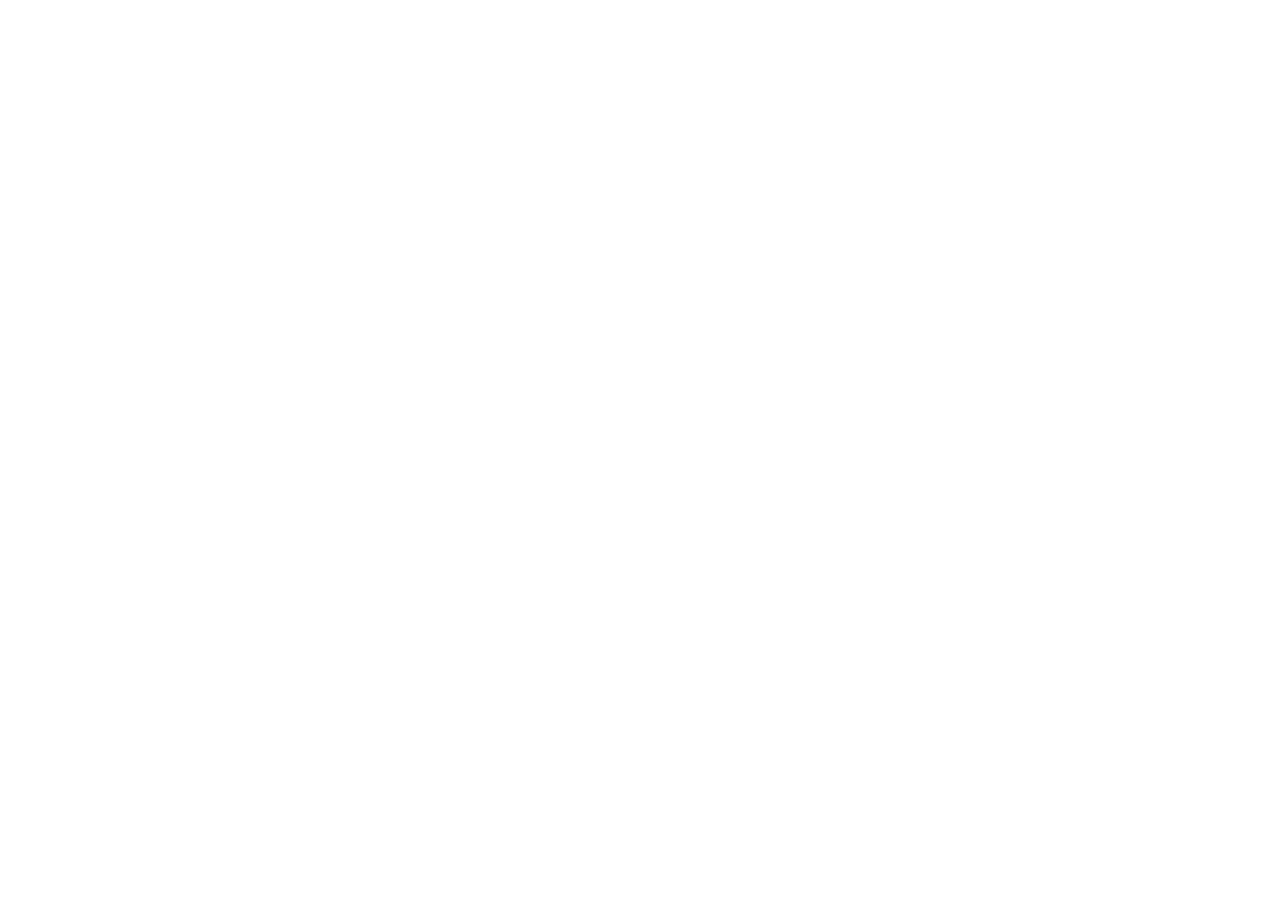
==== index.html @ 22e824b7 "init project" ====
<!DOCTYPE html>
<html lang="zh-cn">
<head>
	<meta charset="UTF-8">
	<meta http-equiv="X-UA-Compatible" content="IE=edge">
	<meta name="viewport" content="width=device-width, initial-scale=1.0">
	<title>Document</title>
</head>
<body>
	
</body>
</html>
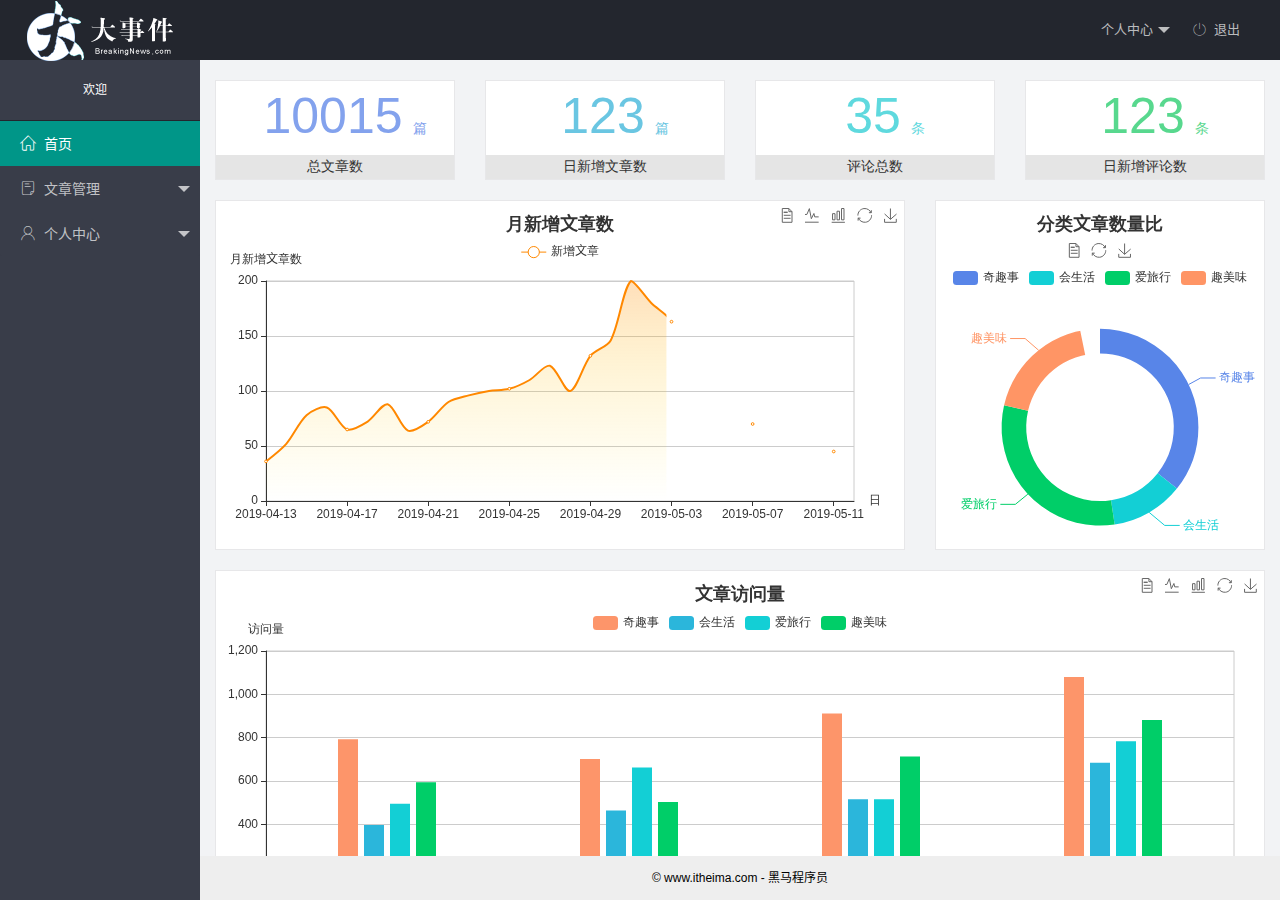
==== commit 856dea6a: "完成了主页功能" ====
--- a/index.html
+++ b/index.html
@@ -1,12 +1,99 @@
 <!DOCTYPE html>
 <html lang="zh-cn">
+
 <head>
 	<meta charset="UTF-8">
 	<meta http-equiv="X-UA-Compatible" content="IE=edge">
 	<meta name="viewport" content="width=device-width, initial-scale=1.0">
-	<title>Document</title>
+	<title>后台主页</title>
+	<link rel="stylesheet" href="/assets/lib/layui/css/layui.css">
+	<link rel="stylesheet" href="/assets/css/index.css">
+	<link rel="stylesheet" href="/assets/fonts/iconfont.css">
 </head>
+
 <body>
-	
+	<div class="layui-layout layui-layout-admin">
+		<div class="layui-header">
+			<div class="layui-logo layui-hide-xs">
+				<img src="/assets/images/logo.png" alt="">
+			</div>
+			<!-- 头部区域（可配合layui 已有的水平导航） -->
+			<ul class="layui-nav layui-layout-right">
+				<li class="layui-nav-item layui-hide layui-show-md-inline-block">
+					<a href="javascript:;" class="userInfo">
+						<span class="text-avatar"></span>
+						<img src=""
+							class="layui-nav-img">
+						个人中心
+					</a>
+					<dl class="layui-nav-child">
+						<dd><a href="">基本资料</a></dd>
+						<dd><a href="">更换头像</a></dd>
+						<dd><a href="">重置密码</a></dd>
+					</dl>
+				</li>
+				<li class="layui-nav-item">
+					<a href="javascript:;" id="logout">
+						<span class="iconfont icon-tuichu"></span>退出
+					</a>
+				</li>
+			</ul>
+		</div>
+
+		<div class="layui-side layui-bg-black">
+			<div class="layui-side-scroll">
+				<div class="userInfo">
+					<span class="text-avatar"></span>
+					<img src=""
+						class="layui-nav-img">
+					欢迎<span id="uname"></span>
+				</div>
+				<!-- 左侧导航区域（可配合layui已有的垂直导航） -->
+				<ul class="layui-nav layui-nav-tree" lay-shrink="all">
+					<li class="layui-nav-item layui-this">
+						<a href="/home/dashboard.html" target="fm">
+							<span class="iconfont icon-home"></span>首页
+						</a>
+					</li>
+					<li class="layui-nav-item">
+						<a class="" href="javascript:;">
+							<span class="iconfont icon-16"></span>文章管理
+						</a>
+						<dl class="layui-nav-child">
+							<dd><a href="javascript:;"><i class="layui-icon layui-icon-app"></i>文章类别</a></dd>
+							<dd><a href="javascript:;"><i class="layui-icon layui-icon-app"></i>文章列表</a></dd>
+							<dd><a href="javascript:;"><i class="layui-icon layui-icon-app"></i>发表文章</a></dd>
+						</dl>
+					</li>
+					<li class="layui-nav-item">
+						<a href="javascript:;">
+							<span class="iconfont icon-user"></span>个人中心
+						</a>
+						<dl class="layui-nav-child">
+							<dd><a href="javascript:;"><i class="layui-icon layui-icon-app"></i>基本资料</a></dd>
+							<dd><a href="javascript:;"><i class="layui-icon layui-icon-app"></i>更换头像</a></dd>
+							<dd><a href="javascript:;"><i class="layui-icon layui-icon-app"></i>重置密码</a></dd>
+						</dl>
+					</li>
+				</ul>
+			</div>
+		</div>
+
+		<div class="layui-body">
+			<!-- 内容主体区域 -->
+			<iframe name="fm" src="/home/dashboard.html"></iframe>
+		</div>
+
+		<div class="layui-footer">
+			<!-- 底部固定区域 -->
+			© www.itheima.com - 黑马程序员
+		</div>
+	</div>
+
+	<script src="/assets/lib/layui/layui.all.js"></script>
+	<script src="/assets/lib/jquery.js"></script>
+	<script src="/assets/js/baseAPI.js"></script>
+	<script src="/assets/js/index.js"></script>
 </body>
+
 </html>--- a/assets/lib/layui/css/layui.css
+++ b/assets/lib/layui/css/layui.css
@@ -0,0 +1,2 @@
+/** layui-v2.5.5 MIT License By https://www.layui.com */
+ .layui-inline,img{display:inline-block;vertical-align:middle}h1,h2,h3,h4,h5,h6{font-weight:400}.layui-edge,.layui-header,.layui-inline,.layui-main{position:relative}.layui-body,.layui-edge,.layui-elip{overflow:hidden}.layui-btn,.layui-edge,.layui-inline,img{vertical-align:middle}.layui-btn,.layui-disabled,.layui-icon,.layui-unselect{-moz-user-select:none;-webkit-user-select:none;-ms-user-select:none}.layui-elip,.layui-form-checkbox span,.layui-form-pane .layui-form-label{text-overflow:ellipsis;white-space:nowrap}.layui-breadcrumb,.layui-tree-btnGroup{visibility:hidden}blockquote,body,button,dd,div,dl,dt,form,h1,h2,h3,h4,h5,h6,input,li,ol,p,pre,td,textarea,th,ul{margin:0;padding:0;-webkit-tap-highlight-color:rgba(0,0,0,0)}a:active,a:hover{outline:0}img{border:none}li{list-style:none}table{border-collapse:collapse;border-spacing:0}h4,h5,h6{font-size:100%}button,input,optgroup,option,select,textarea{font-family:inherit;font-size:inherit;font-style:inherit;font-weight:inherit;outline:0}pre{white-space:pre-wrap;white-space:-moz-pre-wrap;white-space:-pre-wrap;white-space:-o-pre-wrap;word-wrap:break-word}body{line-height:24px;font:14px Helvetica Neue,Helvetica,PingFang SC,Tahoma,Arial,sans-serif}hr{height:1px;margin:10px 0;border:0;clear:both}a{color:#333;text-decoration:none}a:hover{color:#777}a cite{font-style:normal;*cursor:pointer}.layui-border-box,.layui-border-box *{box-sizing:border-box}.layui-box,.layui-box *{box-sizing:content-box}.layui-clear{clear:both;*zoom:1}.layui-clear:after{content:'\20';clear:both;*zoom:1;display:block;height:0}.layui-inline{*display:inline;*zoom:1}.layui-edge{display:inline-block;width:0;height:0;border-width:6px;border-style:dashed;border-color:transparent}.layui-edge-top{top:-4px;border-bottom-color:#999;border-bottom-style:solid}.layui-edge-right{border-left-color:#999;border-left-style:solid}.layui-edge-bottom{top:2px;border-top-color:#999;border-top-style:solid}.layui-edge-left{border-right-color:#999;border-right-style:solid}.layui-disabled,.layui-disabled:hover{color:#d2d2d2!important;cursor:not-allowed!important}.layui-circle{border-radius:100%}.layui-show{display:block!important}.layui-hide{display:none!important}@font-face{font-family:layui-icon;src:url(../font/iconfont.eot?v=250);src:url(../font/iconfont.eot?v=250#iefix) format('embedded-opentype'),url(../font/iconfont.woff2?v=250) format('woff2'),url(../font/iconfont.woff?v=250) format('woff'),url(../font/iconfont.ttf?v=250) format('truetype'),url(../font/iconfont.svg?v=250#layui-icon) format('svg')}.layui-icon{font-family:layui-icon!important;font-size:16px;font-style:normal;-webkit-font-smoothing:antialiased;-moz-osx-font-smoothing:grayscale}.layui-icon-reply-fill:before{content:"\e611"}.layui-icon-set-fill:before{content:"\e614"}.layui-icon-menu-fill:before{content:"\e60f"}.layui-icon-search:before{content:"\e615"}.layui-icon-share:before{content:"\e641"}.layui-icon-set-sm:before{content:"\e620"}.layui-icon-engine:before{content:"\e628"}.layui-icon-close:before{content:"\1006"}.layui-icon-close-fill:before{content:"\1007"}.layui-icon-chart-screen:before{content:"\e629"}.layui-icon-star:before{content:"\e600"}.layui-icon-circle-dot:before{content:"\e617"}.layui-icon-chat:before{content:"\e606"}.layui-icon-release:before{content:"\e609"}.layui-icon-list:before{content:"\e60a"}.layui-icon-chart:before{content:"\e62c"}.layui-icon-ok-circle:before{content:"\1005"}.layui-icon-layim-theme:before{content:"\e61b"}.layui-icon-table:before{content:"\e62d"}.layui-icon-right:before{content:"\e602"}.layui-icon-left:before{content:"\e603"}.layui-icon-cart-simple:before{content:"\e698"}.layui-icon-face-cry:before{content:"\e69c"}.layui-icon-face-smile:before{content:"\e6af"}.layui-icon-survey:before{content:"\e6b2"}.layui-icon-tree:before{content:"\e62e"}.layui-icon-upload-circle:before{content:"\e62f"}.layui-icon-add-circle:before{content:"\e61f"}.layui-icon-download-circle:before{content:"\e601"}.layui-icon-templeate-1:before{content:"\e630"}.layui-icon-util:before{content:"\e631"}.layui-icon-face-surprised:before{content:"\e664"}.layui-icon-edit:before{content:"\e642"}.layui-icon-speaker:before{content:"\e645"}.layui-icon-down:before{content:"\e61a"}.layui-icon-file:before{content:"\e621"}.layui-icon-layouts:before{content:"\e632"}.layui-icon-rate-half:before{content:"\e6c9"}.layui-icon-add-circle-fine:before{content:"\e608"}.layui-icon-prev-circle:before{content:"\e633"}.layui-icon-read:before{content:"\e705"}.layui-icon-404:before{content:"\e61c"}.layui-icon-carousel:before{content:"\e634"}.layui-icon-help:before{content:"\e607"}.layui-icon-code-circle:before{content:"\e635"}.layui-icon-water:before{content:"\e636"}.layui-icon-username:before{content:"\e66f"}.layui-icon-find-fill:before{content:"\e670"}.layui-icon-about:before{content:"\e60b"}.layui-icon-location:before{content:"\e715"}.layui-icon-up:before{content:"\e619"}.layui-icon-pause:before{content:"\e651"}.layui-icon-date:before{content:"\e637"}.layui-icon-layim-uploadfile:before{content:"\e61d"}.layui-icon-delete:before{content:"\e640"}.layui-icon-play:before{content:"\e652"}.layui-icon-top:before{content:"\e604"}.layui-icon-friends:before{content:"\e612"}.layui-icon-refresh-3:before{content:"\e9aa"}.layui-icon-ok:before{content:"\e605"}.layui-icon-layer:before{content:"\e638"}.layui-icon-face-smile-fine:before{content:"\e60c"}.layui-icon-dollar:before{content:"\e659"}.layui-icon-group:before{content:"\e613"}.layui-icon-layim-download:before{content:"\e61e"}.layui-icon-picture-fine:before{content:"\e60d"}.layui-icon-link:before{content:"\e64c"}.layui-icon-diamond:before{content:"\e735"}.layui-icon-log:before{content:"\e60e"}.layui-icon-rate-solid:before{content:"\e67a"}.layui-icon-fonts-del:before{content:"\e64f"}.layui-icon-unlink:before{content:"\e64d"}.layui-icon-fonts-clear:before{content:"\e639"}.layui-icon-triangle-r:before{content:"\e623"}.layui-icon-circle:before{content:"\e63f"}.layui-icon-radio:before{content:"\e643"}.layui-icon-align-center:before{content:"\e647"}.layui-icon-align-right:before{content:"\e648"}.layui-icon-align-left:before{content:"\e649"}.layui-icon-loading-1:before{content:"\e63e"}.layui-icon-return:before{content:"\e65c"}.layui-icon-fonts-strong:before{content:"\e62b"}.layui-icon-upload:before{content:"\e67c"}.layui-icon-dialogue:before{content:"\e63a"}.layui-icon-video:before{content:"\e6ed"}.layui-icon-headset:before{content:"\e6fc"}.layui-icon-cellphone-fine:before{content:"\e63b"}.layui-icon-add-1:before{content:"\e654"}.layui-icon-face-smile-b:before{content:"\e650"}.layui-icon-fonts-html:before{content:"\e64b"}.layui-icon-form:before{content:"\e63c"}.layui-icon-cart:before{content:"\e657"}.layui-icon-camera-fill:before{content:"\e65d"}.layui-icon-tabs:before{content:"\e62a"}.layui-icon-fonts-code:before{content:"\e64e"}.layui-icon-fire:before{content:"\e756"}.layui-icon-set:before{content:"\e716"}.layui-icon-fonts-u:before{content:"\e646"}.layui-icon-triangle-d:before{content:"\e625"}.layui-icon-tips:before{content:"\e702"}.layui-icon-picture:before{content:"\e64a"}.layui-icon-more-vertical:before{content:"\e671"}.layui-icon-flag:before{content:"\e66c"}.layui-icon-loading:before{content:"\e63d"}.layui-icon-fonts-i:before{content:"\e644"}.layui-icon-refresh-1:before{content:"\e666"}.layui-icon-rmb:before{content:"\e65e"}.layui-icon-home:before{content:"\e68e"}.layui-icon-user:before{content:"\e770"}.layui-icon-notice:before{content:"\e667"}.layui-icon-login-weibo:before{content:"\e675"}.layui-icon-voice:before{content:"\e688"}.layui-icon-upload-drag:before{content:"\e681"}.layui-icon-login-qq:before{content:"\e676"}.layui-icon-snowflake:before{content:"\e6b1"}.layui-icon-file-b:before{content:"\e655"}.layui-icon-template:before{content:"\e663"}.layui-icon-auz:before{content:"\e672"}.layui-icon-console:before{content:"\e665"}.layui-icon-app:before{content:"\e653"}.layui-icon-prev:before{content:"\e65a"}.layui-icon-website:before{content:"\e7ae"}.layui-icon-next:before{content:"\e65b"}.layui-icon-component:before{content:"\e857"}.layui-icon-more:before{content:"\e65f"}.layui-icon-login-wechat:before{content:"\e677"}.layui-icon-shrink-right:before{content:"\e668"}.layui-icon-spread-left:before{content:"\e66b"}.layui-icon-camera:before{content:"\e660"}.layui-icon-note:before{content:"\e66e"}.layui-icon-refresh:before{content:"\e669"}.layui-icon-female:before{content:"\e661"}.layui-icon-male:before{content:"\e662"}.layui-icon-password:before{content:"\e673"}.layui-icon-senior:before{content:"\e674"}.layui-icon-theme:before{content:"\e66a"}.layui-icon-tread:before{content:"\e6c5"}.layui-icon-praise:before{content:"\e6c6"}.layui-icon-star-fill:before{content:"\e658"}.layui-icon-rate:before{content:"\e67b"}.layui-icon-template-1:before{content:"\e656"}.layui-icon-vercode:before{content:"\e679"}.layui-icon-cellphone:before{content:"\e678"}.layui-icon-screen-full:before{content:"\e622"}.layui-icon-screen-restore:before{content:"\e758"}.layui-icon-cols:before{content:"\e610"}.layui-icon-export:before{content:"\e67d"}.layui-icon-print:before{content:"\e66d"}.layui-icon-slider:before{content:"\e714"}.layui-icon-addition:before{content:"\e624"}.layui-icon-subtraction:before{content:"\e67e"}.layui-icon-service:before{content:"\e626"}.layui-icon-transfer:before{content:"\e691"}.layui-main{width:1140px;margin:0 auto}.layui-header{z-index:1000;height:60px}.layui-header a:hover{transition:all .5s;-webkit-transition:all .5s}.layui-side{position:fixed;left:0;top:0;bottom:0;z-index:999;width:200px;overflow-x:hidden}.layui-side-scroll{position:relative;width:220px;height:100%;overflow-x:hidden}.layui-body{position:absolute;left:200px;right:0;top:0;bottom:0;z-index:998;width:auto;overflow-y:auto;box-sizing:border-box}.layui-layout-body{overflow:hidden}.layui-layout-admin .layui-header{background-color:#23262E}.layui-layout-admin .layui-side{top:60px;width:200px;overflow-x:hidden}.layui-layout-admin .layui-body{position:fixed;top:60px;bottom:44px}.layui-layout-admin .layui-main{width:auto;margin:0 15px}.layui-layout-admin .layui-footer{position:fixed;left:200px;right:0;bottom:0;height:44px;line-height:44px;padding:0 15px;background-color:#eee}.layui-layout-admin .layui-logo{position:absolute;left:0;top:0;width:200px;height:100%;line-height:60px;text-align:center;color:#009688;font-size:16px}.layui-layout-admin .layui-header .layui-nav{background:0 0}.layui-layout-left{position:absolute!important;left:200px;top:0}.layui-layout-right{position:absolute!important;right:0;top:0}.layui-container{position:relative;margin:0 auto;padding:0 15px;box-sizing:border-box}.layui-fluid{position:relative;margin:0 auto;padding:0 15px}.layui-row:after,.layui-row:before{content:'';display:block;clear:both}.layui-col-lg1,.layui-col-lg10,.layui-col-lg11,.layui-col-lg12,.layui-col-lg2,.layui-col-lg3,.layui-col-lg4,.layui-col-lg5,.layui-col-lg6,.layui-col-lg7,.layui-col-lg8,.layui-col-lg9,.layui-col-md1,.layui-col-md10,.layui-col-md11,.layui-col-md12,.layui-col-md2,.layui-col-md3,.layui-col-md4,.layui-col-md5,.layui-col-md6,.layui-col-md7,.layui-col-md8,.layui-col-md9,.layui-col-sm1,.layui-col-sm10,.layui-col-sm11,.layui-col-sm12,.layui-col-sm2,.layui-col-sm3,.layui-col-sm4,.layui-col-sm5,.layui-col-sm6,.layui-col-sm7,.layui-col-sm8,.layui-col-sm9,.layui-col-xs1,.layui-col-xs10,.layui-col-xs11,.layui-col-xs12,.layui-col-xs2,.layui-col-xs3,.layui-col-xs4,.layui-col-xs5,.layui-col-xs6,.layui-col-xs7,.layui-col-xs8,.layui-col-xs9{position:relative;display:block;box-sizing:border-box}.layui-col-xs1,.layui-col-xs10,.layui-col-xs11,.layui-col-xs12,.layui-col-xs2,.layui-col-xs3,.layui-col-xs4,.layui-col-xs5,.layui-col-xs6,.layui-col-xs7,.layui-col-xs8,.layui-col-xs9{float:left}.layui-col-xs1{width:8.33333333%}.layui-col-xs2{width:16.66666667%}.layui-col-xs3{width:25%}.layui-col-xs4{width:33.33333333%}.layui-col-xs5{width:41.66666667%}.layui-col-xs6{width:50%}.layui-col-xs7{width:58.33333333%}.layui-col-xs8{width:66.66666667%}.layui-col-xs9{width:75%}.layui-col-xs10{width:83.33333333%}.layui-col-xs11{width:91.66666667%}.layui-col-xs12{width:100%}.layui-col-xs-offset1{margin-left:8.33333333%}.layui-col-xs-offset2{margin-left:16.66666667%}.layui-col-xs-offset3{margin-left:25%}.layui-col-xs-offset4{margin-left:33.33333333%}.layui-col-xs-offset5{margin-left:41.66666667%}.layui-col-xs-offset6{margin-left:50%}.layui-col-xs-offset7{margin-left:58.33333333%}.layui-col-xs-offset8{margin-left:66.66666667%}.layui-col-xs-offset9{margin-left:75%}.layui-col-xs-offset10{margin-left:83.33333333%}.layui-col-xs-offset11{margin-left:91.66666667%}.layui-col-xs-offset12{margin-left:100%}@media screen and (max-width:768px){.layui-hide-xs{display:none!important}.layui-show-xs-block{display:block!important}.layui-show-xs-inline{display:inline!important}.layui-show-xs-inline-block{display:inline-block!important}}@media screen and (min-width:768px){.layui-container{width:750px}.layui-hide-sm{display:none!important}.layui-show-sm-block{display:block!important}.layui-show-sm-inline{display:inline!important}.layui-show-sm-inline-block{display:inline-block!important}.layui-col-sm1,.layui-col-sm10,.layui-col-sm11,.layui-col-sm12,.layui-col-sm2,.layui-col-sm3,.layui-col-sm4,.layui-col-sm5,.layui-col-sm6,.layui-col-sm7,.layui-col-sm8,.layui-col-sm9{float:left}.layui-col-sm1{width:8.33333333%}.layui-col-sm2{width:16.66666667%}.layui-col-sm3{width:25%}.layui-col-sm4{width:33.33333333%}.layui-col-sm5{width:41.66666667%}.layui-col-sm6{width:50%}.layui-col-sm7{width:58.33333333%}.layui-col-sm8{width:66.66666667%}.layui-col-sm9{width:75%}.layui-col-sm10{width:83.33333333%}.layui-col-sm11{width:91.66666667%}.layui-col-sm12{width:100%}.layui-col-sm-offset1{margin-left:8.33333333%}.layui-col-sm-offset2{margin-left:16.66666667%}.layui-col-sm-offset3{margin-left:25%}.layui-col-sm-offset4{margin-left:33.33333333%}.layui-col-sm-offset5{margin-left:41.66666667%}.layui-col-sm-offset6{margin-left:50%}.layui-col-sm-offset7{margin-left:58.33333333%}.layui-col-sm-offset8{margin-left:66.66666667%}.layui-col-sm-offset9{margin-left:75%}.layui-col-sm-offset10{margin-left:83.33333333%}.layui-col-sm-offset11{margin-left:91.66666667%}.layui-col-sm-offset12{margin-left:100%}}@media screen and (min-width:992px){.layui-container{width:970px}.layui-hide-md{display:none!important}.layui-show-md-block{display:block!important}.layui-show-md-inline{display:inline!important}.layui-show-md-inline-block{display:inline-block!important}.layui-col-md1,.layui-col-md10,.layui-col-md11,.layui-col-md12,.layui-col-md2,.layui-col-md3,.layui-col-md4,.layui-col-md5,.layui-col-md6,.layui-col-md7,.layui-col-md8,.layui-col-md9{float:left}.layui-col-md1{width:8.33333333%}.layui-col-md2{width:16.66666667%}.layui-col-md3{width:25%}.layui-col-md4{width:33.33333333%}.layui-col-md5{width:41.66666667%}.layui-col-md6{width:50%}.layui-col-md7{width:58.33333333%}.layui-col-md8{width:66.66666667%}.layui-col-md9{width:75%}.layui-col-md10{width:83.33333333%}.layui-col-md11{width:91.66666667%}.layui-col-md12{width:100%}.layui-col-md-offset1{margin-left:8.33333333%}.layui-col-md-offset2{margin-left:16.66666667%}.layui-col-md-offset3{margin-left:25%}.layui-col-md-offset4{margin-left:33.33333333%}.layui-col-md-offset5{margin-left:41.66666667%}.layui-col-md-offset6{margin-left:50%}.layui-col-md-offset7{margin-left:58.33333333%}.layui-col-md-offset8{margin-left:66.66666667%}.layui-col-md-offset9{margin-left:75%}.layui-col-md-offset10{margin-left:83.33333333%}.layui-col-md-offset11{margin-left:91.66666667%}.layui-col-md-offset12{margin-left:100%}}@media screen and (min-width:1200px){.layui-container{width:1170px}.layui-hide-lg{display:none!important}.layui-show-lg-block{display:block!important}.layui-show-lg-inline{display:inline!important}.layui-show-lg-inline-block{display:inline-block!important}.layui-col-lg1,.layui-col-lg10,.layui-col-lg11,.layui-col-lg12,.layui-col-lg2,.layui-col-lg3,.layui-col-lg4,.layui-col-lg5,.layui-col-lg6,.layui-col-lg7,.layui-col-lg8,.layui-col-lg9{float:left}.layui-col-lg1{width:8.33333333%}.layui-col-lg2{width:16.66666667%}.layui-col-lg3{width:25%}.layui-col-lg4{width:33.33333333%}.layui-col-lg5{width:41.66666667%}.layui-col-lg6{width:50%}.layui-col-lg7{width:58.33333333%}.layui-col-lg8{width:66.66666667%}.layui-col-lg9{width:75%}.layui-col-lg10{width:83.33333333%}.layui-col-lg11{width:91.66666667%}.layui-col-lg12{width:100%}.layui-col-lg-offset1{margin-left:8.33333333%}.layui-col-lg-offset2{margin-left:16.66666667%}.layui-col-lg-offset3{margin-left:25%}.layui-col-lg-offset4{margin-left:33.33333333%}.layui-col-lg-offset5{margin-left:41.66666667%}.layui-col-lg-offset6{margin-left:50%}.layui-col-lg-offset7{margin-left:58.33333333%}.layui-col-lg-offset8{margin-left:66.66666667%}.layui-col-lg-offset9{margin-left:75%}.layui-col-lg-offset10{margin-left:83.33333333%}.layui-col-lg-offset11{margin-left:91.66666667%}.layui-col-lg-offset12{margin-left:100%}}.layui-col-space1{margin:-.5px}.layui-col-space1>*{padding:.5px}.layui-col-space3{margin:-1.5px}.layui-col-space3>*{padding:1.5px}.layui-col-space5{margin:-2.5px}.layui-col-space5>*{padding:2.5px}.layui-col-space8{margin:-3.5px}.layui-col-space8>*{padding:3.5px}.layui-col-space10{margin:-5px}.layui-col-space10>*{padding:5px}.layui-col-space12{margin:-6px}.layui-col-space12>*{padding:6px}.layui-col-space15{margin:-7.5px}.layui-col-space15>*{padding:7.5px}.layui-col-space18{margin:-9px}.layui-col-space18>*{padding:9px}.layui-col-space20{margin:-10px}.layui-col-space20>*{padding:10px}.layui-col-space22{margin:-11px}.layui-col-space22>*{padding:11px}.layui-col-space25{margin:-12.5px}.layui-col-space25>*{padding:12.5px}.layui-col-space30{margin:-15px}.layui-col-space30>*{padding:15px}.layui-btn,.layui-input,.layui-select,.layui-textarea,.layui-upload-button{outline:0;-webkit-appearance:none;transition:all .3s;-webkit-transition:all .3s;box-sizing:border-box}.layui-elem-quote{margin-bottom:10px;padding:15px;line-height:22px;border-left:5px solid #009688;border-radius:0 2px 2px 0;background-color:#f2f2f2}.layui-quote-nm{border-style:solid;border-width:1px 1px 1px 5px;background:0 0}.layui-elem-field{margin-bottom:10px;padding:0;border-width:1px;border-style:solid}.layui-elem-field legend{margin-left:20px;padding:0 10px;font-size:20px;font-weight:300}.layui-field-title{margin:10px 0 20px;border-width:1px 0 0}.layui-field-box{padding:10px 15px}.layui-field-title .layui-field-box{padding:10px 0}.layui-progress{position:relative;height:6px;border-radius:20px;background-color:#e2e2e2}.layui-progress-bar{position:absolute;left:0;top:0;width:0;max-width:100%;height:6px;border-radius:20px;text-align:right;background-color:#5FB878;transition:all .3s;-webkit-transition:all .3s}.layui-progress-big,.layui-progress-big .layui-progress-bar{height:18px;line-height:18px}.layui-progress-text{position:relative;top:-20px;line-height:18px;font-size:12px;color:#666}.layui-progress-big .layui-progress-text{position:static;padding:0 10px;color:#fff}.layui-collapse{border-width:1px;border-style:solid;border-radius:2px}.layui-colla-content,.layui-colla-item{border-top-width:1px;border-top-style:solid}.layui-colla-item:first-child{border-top:none}.layui-colla-title{position:relative;height:42px;line-height:42px;padding:0 15px 0 35px;color:#333;background-color:#f2f2f2;cursor:pointer;font-size:14px;overflow:hidden}.layui-colla-content{display:none;padding:10px 15px;line-height:22px;color:#666}.layui-colla-icon{position:absolute;left:15px;top:0;font-size:14px}.layui-card{margin-bottom:15px;border-radius:2px;background-color:#fff;box-shadow:0 1px 2px 0 rgba(0,0,0,.05)}.layui-card:last-child{margin-bottom:0}.layui-card-header{position:relative;height:42px;line-height:42px;padding:0 15px;border-bottom:1px solid #f6f6f6;color:#333;border-radius:2px 2px 0 0;font-size:14px}.layui-bg-black,.layui-bg-blue,.layui-bg-cyan,.layui-bg-green,.layui-bg-orange,.layui-bg-red{color:#fff!important}.layui-card-body{position:relative;padding:10px 15px;line-height:24px}.layui-card-body[pad15]{padding:15px}.layui-card-body[pad20]{padding:20px}.layui-card-body .layui-table{margin:5px 0}.layui-card .layui-tab{margin:0}.layui-panel-window{position:relative;padding:15px;border-radius:0;border-top:5px solid #E6E6E6;background-color:#fff}.layui-auxiliar-moving{position:fixed;left:0;right:0;top:0;bottom:0;width:100%;height:100%;background:0 0;z-index:9999999999}.layui-form-label,.layui-form-mid,.layui-form-select,.layui-input-block,.layui-input-inline,.layui-textarea{position:relative}.layui-bg-red{background-color:#FF5722!important}.layui-bg-orange{background-color:#FFB800!important}.layui-bg-green{background-color:#009688!important}.layui-bg-cyan{background-color:#2F4056!important}.layui-bg-blue{background-color:#1E9FFF!important}.layui-bg-black{background-color:#393D49!important}.layui-bg-gray{background-color:#eee!important;color:#666!important}.layui-badge-rim,.layui-colla-content,.layui-colla-item,.layui-collapse,.layui-elem-field,.layui-form-pane .layui-form-item[pane],.layui-form-pane .layui-form-label,.layui-input,.layui-layedit,.layui-layedit-tool,.layui-quote-nm,.layui-select,.layui-tab-bar,.layui-tab-card,.layui-tab-title,.layui-tab-title .layui-this:after,.layui-textarea{border-color:#e6e6e6}.layui-timeline-item:before,hr{background-color:#e6e6e6}.layui-text{line-height:22px;font-size:14px;color:#666}.layui-text h1,.layui-text h2,.layui-text h3{font-weight:500;color:#333}.layui-text h1{font-size:30px}.layui-text h2{font-size:24px}.layui-text h3{font-size:18px}.layui-text a:not(.layui-btn){color:#01AAED}.layui-text a:not(.layui-btn):hover{text-decoration:underline}.layui-text ul{padding:5px 0 5px 15px}.layui-text ul li{margin-top:5px;list-style-type:disc}.layui-text em,.layui-word-aux{color:#999!important;padding:0 5px!important}.layui-btn{display:inline-block;height:38px;line-height:38px;padding:0 18px;background-color:#009688;color:#fff;white-space:nowrap;text-align:center;font-size:14px;border:none;border-radius:2px;cursor:pointer}.layui-btn:hover{opacity:.8;filter:alpha(opacity=80);color:#fff}.layui-btn:active{opacity:1;filter:alpha(opacity=100)}.layui-btn+.layui-btn{margin-left:10px}.layui-btn-container{font-size:0}.layui-btn-container .layui-btn{margin-right:10px;margin-bottom:10px}.layui-btn-container .layui-btn+.layui-btn{margin-left:0}.layui-table .layui-btn-container .layui-btn{margin-bottom:9px}.layui-btn-radius{border-radius:100px}.layui-btn .layui-icon{margin-right:3px;font-size:18px;vertical-align:bottom;vertical-align:middle\9}.layui-btn-primary{border:1px solid #C9C9C9;background-color:#fff;color:#555}.layui-btn-primary:hover{border-color:#009688;color:#333}.layui-btn-normal{background-color:#1E9FFF}.layui-btn-warm{background-color:#FFB800}.layui-btn-danger{background-color:#FF5722}.layui-btn-checked{background-color:#5FB878}.layui-btn-disabled,.layui-btn-disabled:active,.layui-btn-disabled:hover{border:1px solid #e6e6e6;background-color:#FBFBFB;color:#C9C9C9;cursor:not-allowed;opacity:1}.layui-btn-lg{height:44px;line-height:44px;padding:0 25px;font-size:16px}.layui-btn-sm{height:30px;line-height:30px;padding:0 10px;font-size:12px}.layui-btn-sm i{font-size:16px!important}.layui-btn-xs{height:22px;line-height:22px;padding:0 5px;font-size:12px}.layui-btn-xs i{font-size:14px!important}.layui-btn-group{display:inline-block;vertical-align:middle;font-size:0}.layui-btn-group .layui-btn{margin-left:0!important;margin-right:0!important;border-left:1px solid rgba(255,255,255,.5);border-radius:0}.layui-btn-group .layui-btn-primary{border-left:none}.layui-btn-group .layui-btn-primary:hover{border-color:#C9C9C9;color:#009688}.layui-btn-group .layui-btn:first-child{border-left:none;border-radius:2px 0 0 2px}.layui-btn-group .layui-btn-primary:first-child{border-left:1px solid #c9c9c9}.layui-btn-group .layui-btn:last-child{border-radius:0 2px 2px 0}.layui-btn-group .layui-btn+.layui-btn{margin-left:0}.layui-btn-group+.layui-btn-group{margin-left:10px}.layui-btn-fluid{width:100%}.layui-input,.layui-select,.layui-textarea{height:38px;line-height:1.3;line-height:38px\9;border-width:1px;border-style:solid;background-color:#fff;border-radius:2px}.layui-input::-webkit-input-placeholder,.layui-select::-webkit-input-placeholder,.layui-textarea::-webkit-input-placeholder{line-height:1.3}.layui-input,.layui-textarea{display:block;width:100%;padding-left:10px}.layui-input:hover,.layui-textarea:hover{border-color:#D2D2D2!important}.layui-input:focus,.layui-textarea:focus{border-color:#C9C9C9!important}.layui-textarea{min-height:100px;height:auto;line-height:20px;padding:6px 10px;resize:vertical}.layui-select{padding:0 10px}.layui-form input[type=checkbox],.layui-form input[type=radio],.layui-form select{display:none}.layui-form [lay-ignore]{display:initial}.layui-form-item{margin-bottom:15px;clear:both;*zoom:1}.layui-form-item:after{content:'\20';clear:both;*zoom:1;display:block;height:0}.layui-form-label{float:left;display:block;padding:9px 15px;width:80px;font-weight:400;line-height:20px;text-align:right}.layui-form-label-col{display:block;float:none;padding:9px 0;line-height:20px;text-align:left}.layui-form-item .layui-inline{margin-bottom:5px;margin-right:10px}.layui-input-block{margin-left:110px;min-height:36px}.layui-input-inline{display:inline-block;vertical-align:middle}.layui-form-item .layui-input-inline{float:left;width:190px;margin-right:10px}.layui-form-text .layui-input-inline{width:auto}.layui-form-mid{float:left;display:block;padding:9px 0!important;line-height:20px;margin-right:10px}.layui-form-danger+.layui-form-select .layui-input,.layui-form-danger:focus{border-color:#FF5722!important}.layui-form-select .layui-input{padding-right:30px;cursor:pointer}.layui-form-select .layui-edge{position:absolute;right:10px;top:50%;margin-top:-3px;cursor:pointer;border-width:6px;border-top-color:#c2c2c2;border-top-style:solid;transition:all .3s;-webkit-transition:all .3s}.layui-form-select dl{display:none;position:absolute;left:0;top:42px;padding:5px 0;z-index:899;min-width:100%;border:1px solid #d2d2d2;max-height:300px;overflow-y:auto;background-color:#fff;border-radius:2px;box-shadow:0 2px 4px rgba(0,0,0,.12);box-sizing:border-box}.layui-form-select dl dd,.layui-form-select dl dt{padding:0 10px;line-height:36px;white-space:nowrap;overflow:hidden;text-overflow:ellipsis}.layui-form-select dl dt{font-size:12px;color:#999}.layui-form-select dl dd{cursor:pointer}.layui-form-select dl dd:hover{background-color:#f2f2f2;-webkit-transition:.5s all;transition:.5s all}.layui-form-select .layui-select-group dd{padding-left:20px}.layui-form-select dl dd.layui-select-tips{padding-left:10px!important;color:#999}.layui-form-select dl dd.layui-this{background-color:#5FB878;color:#fff}.layui-form-checkbox,.layui-form-select dl dd.layui-disabled{background-color:#fff}.layui-form-selected dl{display:block}.layui-form-checkbox,.layui-form-checkbox *,.layui-form-switch{display:inline-block;vertical-align:middle}.layui-form-selected .layui-edge{margin-top:-9px;-webkit-transform:rotate(180deg);transform:rotate(180deg);margin-top:-3px\9}:root .layui-form-selected .layui-edge{margin-top:-9px\0/IE9}.layui-form-selectup dl{top:auto;bottom:42px}.layui-select-none{margin:5px 0;text-align:center;color:#999}.layui-select-disabled .layui-disabled{border-color:#eee!important}.layui-select-disabled .layui-edge{border-top-color:#d2d2d2}.layui-form-checkbox{position:relative;height:30px;line-height:30px;margin-right:10px;padding-right:30px;cursor:pointer;font-size:0;-webkit-transition:.1s linear;transition:.1s linear;box-sizing:border-box}.layui-form-checkbox span{padding:0 10px;height:100%;font-size:14px;border-radius:2px 0 0 2px;background-color:#d2d2d2;color:#fff;overflow:hidden}.layui-form-checkbox:hover span{background-color:#c2c2c2}.layui-form-checkbox i{position:absolute;right:0;top:0;width:30px;height:28px;border:1px solid #d2d2d2;border-left:none;border-radius:0 2px 2px 0;color:#fff;font-size:20px;text-align:center}.layui-form-checkbox:hover i{border-color:#c2c2c2;color:#c2c2c2}.layui-form-checked,.layui-form-checked:hover{border-color:#5FB878}.layui-form-checked span,.layui-form-checked:hover span{background-color:#5FB878}.layui-form-checked i,.layui-form-checked:hover i{color:#5FB878}.layui-form-item .layui-form-checkbox{margin-top:4px}.layui-form-checkbox[lay-skin=primary]{height:auto!important;line-height:normal!important;min-width:18px;min-height:18px;border:none!important;margin-right:0;padding-left:28px;padding-right:0;background:0 0}.layui-form-checkbox[lay-skin=primary] span{padding-left:0;padding-right:15px;line-height:18px;background:0 0;color:#666}.layui-form-checkbox[lay-skin=primary] i{right:auto;left:0;width:16px;height:16px;line-height:16px;border:1px solid #d2d2d2;font-size:12px;border-radius:2px;background-color:#fff;-webkit-transition:.1s linear;transition:.1s linear}.layui-form-checkbox[lay-skin=primary]:hover i{border-color:#5FB878;color:#fff}.layui-form-checked[lay-skin=primary] i{border-color:#5FB878!important;background-color:#5FB878;color:#fff}.layui-checkbox-disbaled[lay-skin=primary] span{background:0 0!important;color:#c2c2c2}.layui-checkbox-disbaled[lay-skin=primary]:hover i{border-color:#d2d2d2}.layui-form-item .layui-form-checkbox[lay-skin=primary]{margin-top:10px}.layui-form-switch{position:relative;height:22px;line-height:22px;min-width:35px;padding:0 5px;margin-top:8px;border:1px solid #d2d2d2;border-radius:20px;cursor:pointer;background-color:#fff;-webkit-transition:.1s linear;transition:.1s linear}.layui-form-switch i{position:absolute;left:5px;top:3px;width:16px;height:16px;border-radius:20px;background-color:#d2d2d2;-webkit-transition:.1s linear;transition:.1s linear}.layui-form-switch em{position:relative;top:0;width:25px;margin-left:21px;padding:0!important;text-align:center!important;color:#999!important;font-style:normal!important;font-size:12px}.layui-form-onswitch{border-color:#5FB878;background-color:#5FB878}.layui-checkbox-disbaled,.layui-checkbox-disbaled i{border-color:#e2e2e2!important}.layui-form-onswitch i{left:100%;margin-left:-21px;background-color:#fff}.layui-form-onswitch em{margin-left:5px;margin-right:21px;color:#fff!important}.layui-checkbox-disbaled span{background-color:#e2e2e2!important}.layui-checkbox-disbaled:hover i{color:#fff!important}[lay-radio]{display:none}.layui-form-radio,.layui-form-radio *{display:inline-block;vertical-align:middle}.layui-form-radio{line-height:28px;margin:6px 10px 0 0;padding-right:10px;cursor:pointer;font-size:0}.layui-form-radio *{font-size:14px}.layui-form-radio>i{margin-right:8px;font-size:22px;color:#c2c2c2}.layui-form-radio>i:hover,.layui-form-radioed>i{color:#5FB878}.layui-radio-disbaled>i{color:#e2e2e2!important}.layui-form-pane .layui-form-label{width:110px;padding:8px 15px;height:38px;line-height:20px;border-width:1px;border-style:solid;border-radius:2px 0 0 2px;text-align:center;background-color:#FBFBFB;overflow:hidden;box-sizing:border-box}.layui-form-pane .layui-input-inline{margin-left:-1px}.layui-form-pane .layui-input-block{margin-left:110px;left:-1px}.layui-form-pane .layui-input{border-radius:0 2px 2px 0}.layui-form-pane .layui-form-text .layui-form-label{float:none;width:100%;border-radius:2px;box-sizing:border-box;text-align:left}.layui-form-pane .layui-form-text .layui-input-inline{display:block;margin:0;top:-1px;clear:both}.layui-form-pane .layui-form-text .layui-input-block{margin:0;left:0;top:-1px}.layui-form-pane .layui-form-text .layui-textarea{min-height:100px;border-radius:0 0 2px 2px}.layui-form-pane .layui-form-checkbox{margin:4px 0 4px 10px}.layui-form-pane .layui-form-radio,.layui-form-pane .layui-form-switch{margin-top:6px;margin-left:10px}.layui-form-pane .layui-form-item[pane]{position:relative;border-width:1px;border-style:solid}.layui-form-pane .layui-form-item[pane] .layui-form-label{position:absolute;left:0;top:0;height:100%;border-width:0 1px 0 0}.layui-form-pane .layui-form-item[pane] .layui-input-inline{margin-left:110px}@media screen and (max-width:450px){.layui-form-item .layui-form-label{text-overflow:ellipsis;overflow:hidden;white-space:nowrap}.layui-form-item .layui-inline{display:block;margin-right:0;margin-bottom:20px;clear:both}.layui-form-item .layui-inline:after{content:'\20';clear:both;display:block;height:0}.layui-form-item .layui-input-inline{display:block;float:none;left:-3px;width:auto;margin:0 0 10px 112px}.layui-form-item .layui-input-inline+.layui-form-mid{margin-left:110px;top:-5px;padding:0}.layui-form-item .layui-form-checkbox{margin-right:5px;margin-bottom:5px}}.layui-layedit{border-width:1px;border-style:solid;border-radius:2px}.layui-layedit-tool{padding:3px 5px;border-bottom-width:1px;border-bottom-style:solid;font-size:0}.layedit-tool-fixed{position:fixed;top:0;border-top:1px solid #e2e2e2}.layui-layedit-tool .layedit-tool-mid,.layui-layedit-tool .layui-icon{display:inline-block;vertical-align:middle;text-align:center;font-size:14px}.layui-layedit-tool .layui-icon{position:relative;width:32px;height:30px;line-height:30px;margin:3px 5px;color:#777;cursor:pointer;border-radius:2px}.layui-layedit-tool .layui-icon:hover{color:#393D49}.layui-layedit-tool .layui-icon:active{color:#000}.layui-layedit-tool .layedit-tool-active{background-color:#e2e2e2;color:#000}.layui-layedit-tool .layui-disabled,.layui-layedit-tool .layui-disabled:hover{color:#d2d2d2;cursor:not-allowed}.layui-layedit-tool .layedit-tool-mid{width:1px;height:18px;margin:0 10px;background-color:#d2d2d2}.layedit-tool-html{width:50px!important;font-size:30px!important}.layedit-tool-b,.layedit-tool-code,.layedit-tool-help{font-size:16px!important}.layedit-tool-d,.layedit-tool-face,.layedit-tool-image,.layedit-tool-unlink{font-size:18px!important}.layedit-tool-image input{position:absolute;font-size:0;left:0;top:0;width:100%;height:100%;opacity:.01;filter:Alpha(opacity=1);cursor:pointer}.layui-layedit-iframe iframe{display:block;width:100%}#LAY_layedit_code{overflow:hidden}.layui-laypage{display:inline-block;*display:inline;*zoom:1;vertical-align:middle;margin:10px 0;font-size:0}.layui-laypage>a:first-child,.layui-laypage>a:first-child em{border-radius:2px 0 0 2px}.layui-laypage>a:last-child,.layui-laypage>a:last-child em{border-radius:0 2px 2px 0}.layui-laypage>:first-child{margin-left:0!important}.layui-laypage>:last-child{margin-right:0!important}.layui-laypage a,.layui-laypage button,.layui-laypage input,.layui-laypage select,.layui-laypage span{border:1px solid #e2e2e2}.layui-laypage a,.layui-laypage span{display:inline-block;*display:inline;*zoom:1;vertical-align:middle;padding:0 15px;height:28px;line-height:28px;margin:0 -1px 5px 0;background-color:#fff;color:#333;font-size:12px}.layui-flow-more a *,.layui-laypage input,.layui-table-view select[lay-ignore]{display:inline-block}.layui-laypage a:hover{color:#009688}.layui-laypage em{font-style:normal}.layui-laypage .layui-laypage-spr{color:#999;font-weight:700}.layui-laypage a{text-decoration:none}.layui-laypage .layui-laypage-curr{position:relative}.layui-laypage .layui-laypage-curr em{position:relative;color:#fff}.layui-laypage .layui-laypage-curr .layui-laypage-em{position:absolute;left:-1px;top:-1px;padding:1px;width:100%;height:100%;background-color:#009688}.layui-laypage-em{border-radius:2px}.layui-laypage-next em,.layui-laypage-prev em{font-family:Sim sun;font-size:16px}.layui-laypage .layui-laypage-count,.layui-laypage .layui-laypage-limits,.layui-laypage .layui-laypage-refresh,.layui-laypage .layui-laypage-skip{margin-left:10px;margin-right:10px;padding:0;border:none}.layui-laypage .layui-laypage-limits,.layui-laypage .layui-laypage-refresh{vertical-align:top}.layui-laypage .layui-laypage-refresh i{font-size:18px;cursor:pointer}.layui-laypage select{height:22px;padding:3px;border-radius:2px;cursor:pointer}.layui-laypage .layui-laypage-skip{height:30px;line-height:30px;color:#999}.layui-laypage button,.layui-laypage input{height:30px;line-height:30px;border-radius:2px;vertical-align:top;background-color:#fff;box-sizing:border-box}.layui-laypage input{width:40px;margin:0 10px;padding:0 3px;text-align:center}.layui-laypage input:focus,.layui-laypage select:focus{border-color:#009688!important}.layui-laypage button{margin-left:10px;padding:0 10px;cursor:pointer}.layui-table,.layui-table-view{margin:10px 0}.layui-flow-more{margin:10px 0;text-align:center;color:#999;font-size:14px}.layui-flow-more a{height:32px;line-height:32px}.layui-flow-more a *{vertical-align:top}.layui-flow-more a cite{padding:0 20px;border-radius:3px;background-color:#eee;color:#333;font-style:normal}.layui-flow-more a cite:hover{opacity:.8}.layui-flow-more a i{font-size:30px;color:#737383}.layui-table{width:100%;background-color:#fff;color:#666}.layui-table tr{transition:all .3s;-webkit-transition:all .3s}.layui-table th{text-align:left;font-weight:400}.layui-table tbody tr:hover,.layui-table thead tr,.layui-table-click,.layui-table-header,.layui-table-hover,.layui-table-mend,.layui-table-patch,.layui-table-tool,.layui-table-total,.layui-table-total tr,.layui-table[lay-even] tr:nth-child(even){background-color:#f2f2f2}.layui-table td,.layui-table th,.layui-table-col-set,.layui-table-fixed-r,.layui-table-grid-down,.layui-table-header,.layui-table-page,.layui-table-tips-main,.layui-table-tool,.layui-table-total,.layui-table-view,.layui-table[lay-skin=line],.layui-table[lay-skin=row]{border-width:1px;border-style:solid;border-color:#e6e6e6}.layui-table td,.layui-table th{position:relative;padding:9px 15px;min-height:20px;line-height:20px;font-size:14px}.layui-table[lay-skin=line] td,.layui-table[lay-skin=line] th{border-width:0 0 1px}.layui-table[lay-skin=row] td,.layui-table[lay-skin=row] th{border-width:0 1px 0 0}.layui-table[lay-skin=nob] td,.layui-table[lay-skin=nob] th{border:none}.layui-table img{max-width:100px}.layui-table[lay-size=lg] td,.layui-table[lay-size=lg] th{padding:15px 30px}.layui-table-view .layui-table[lay-size=lg] .layui-table-cell{height:40px;line-height:40px}.layui-table[lay-size=sm] td,.layui-table[lay-size=sm] th{font-size:12px;padding:5px 10px}.layui-table-view .layui-table[lay-size=sm] .layui-table-cell{height:20px;line-height:20px}.layui-table[lay-data]{display:none}.layui-table-box{position:relative;overflow:hidden}.layui-table-view .layui-table{position:relative;width:auto;margin:0}.layui-table-view .layui-table[lay-skin=line]{border-width:0 1px 0 0}.layui-table-view .layui-table[lay-skin=row]{border-width:0 0 1px}.layui-table-view .layui-table td,.layui-table-view .layui-table th{padding:5px 0;border-top:none;border-left:none}.layui-table-view .layui-table th.layui-unselect .layui-table-cell span{cursor:pointer}.layui-table-view .layui-table td{cursor:default}.layui-table-view .layui-table td[data-edit=text]{cursor:text}.layui-table-view .layui-form-checkbox[lay-skin=primary] i{width:18px;height:18px}.layui-table-view .layui-form-radio{line-height:0;padding:0}.layui-table-view .layui-form-radio>i{margin:0;font-size:20px}.layui-table-init{position:absolute;left:0;top:0;width:100%;height:100%;text-align:center;z-index:110}.layui-table-init .layui-icon{position:absolute;left:50%;top:50%;margin:-15px 0 0 -15px;font-size:30px;color:#c2c2c2}.layui-table-header{border-width:0 0 1px;overflow:hidden}.layui-table-header .layui-table{margin-bottom:-1px}.layui-table-tool .layui-inline[lay-event]{position:relative;width:26px;height:26px;padding:5px;line-height:16px;margin-right:10px;text-align:center;color:#333;border:1px solid #ccc;cursor:pointer;-webkit-transition:.5s all;transition:.5s all}.layui-table-tool .layui-inline[lay-event]:hover{border:1px solid #999}.layui-table-tool-temp{padding-right:120px}.layui-table-tool-self{position:absolute;right:17px;top:10px}.layui-table-tool .layui-table-tool-self .layui-inline[lay-event]{margin:0 0 0 10px}.layui-table-tool-panel{position:absolute;top:29px;left:-1px;padding:5px 0;min-width:150px;min-height:40px;border:1px solid #d2d2d2;text-align:left;overflow-y:auto;background-color:#fff;box-shadow:0 2px 4px rgba(0,0,0,.12)}.layui-table-cell,.layui-table-tool-panel li{overflow:hidden;text-overflow:ellipsis;white-space:nowrap}.layui-table-tool-panel li{padding:0 10px;line-height:30px;-webkit-transition:.5s all;transition:.5s all}.layui-table-tool-panel li .layui-form-checkbox[lay-skin=primary]{width:100%;padding-left:28px}.layui-table-tool-panel li:hover{background-color:#f2f2f2}.layui-table-tool-panel li .layui-form-checkbox[lay-skin=primary] i{position:absolute;left:0;top:0}.layui-table-tool-panel li .layui-form-checkbox[lay-skin=primary] span{padding:0}.layui-table-tool .layui-table-tool-self .layui-table-tool-panel{left:auto;right:-1px}.layui-table-col-set{position:absolute;right:0;top:0;width:20px;height:100%;border-width:0 0 0 1px;background-color:#fff}.layui-table-sort{width:10px;height:20px;margin-left:5px;cursor:pointer!important}.layui-table-sort .layui-edge{position:absolute;left:5px;border-width:5px}.layui-table-sort .layui-table-sort-asc{top:3px;border-top:none;border-bottom-style:solid;border-bottom-color:#b2b2b2}.layui-table-sort .layui-table-sort-asc:hover{border-bottom-color:#666}.layui-table-sort .layui-table-sort-desc{bottom:5px;border-bottom:none;border-top-style:solid;border-top-color:#b2b2b2}.layui-table-sort .layui-table-sort-desc:hover{border-top-color:#666}.layui-table-sort[lay-sort=asc] .layui-table-sort-asc{border-bottom-color:#000}.layui-table-sort[lay-sort=desc] .layui-table-sort-desc{border-top-color:#000}.layui-table-cell{height:28px;line-height:28px;padding:0 15px;position:relative;box-sizing:border-box}.layui-table-cell .layui-form-checkbox[lay-skin=primary]{top:-1px;padding:0}.layui-table-cell .layui-table-link{color:#01AAED}.laytable-cell-checkbox,.laytable-cell-numbers,.laytable-cell-radio,.laytable-cell-space{padding:0;text-align:center}.layui-table-body{position:relative;overflow:auto;margin-right:-1px;margin-bottom:-1px}.layui-table-body .layui-none{line-height:26px;padding:15px;text-align:center;color:#999}.layui-table-fixed{position:absolute;left:0;top:0;z-index:101}.layui-table-fixed .layui-table-body{overflow:hidden}.layui-table-fixed-l{box-shadow:0 -1px 8px rgba(0,0,0,.08)}.layui-table-fixed-r{left:auto;right:-1px;border-width:0 0 0 1px;box-shadow:-1px 0 8px rgba(0,0,0,.08)}.layui-table-fixed-r .layui-table-header{position:relative;overflow:visible}.layui-table-mend{position:absolute;right:-49px;top:0;height:100%;width:50px}.layui-table-tool{position:relative;z-index:890;width:100%;min-height:50px;line-height:30px;padding:10px 15px;border-width:0 0 1px}.layui-table-tool .layui-btn-container{margin-bottom:-10px}.layui-table-page,.layui-table-total{border-width:1px 0 0;margin-bottom:-1px;overflow:hidden}.layui-table-page{position:relative;width:100%;padding:7px 7px 0;height:41px;font-size:12px;white-space:nowrap}.layui-table-page>div{height:26px}.layui-table-page .layui-laypage{margin:0}.layui-table-page .layui-laypage a,.layui-table-page .layui-laypage span{height:26px;line-height:26px;margin-bottom:10px;border:none;background:0 0}.layui-table-page .layui-laypage a,.layui-table-page .layui-laypage span.layui-laypage-curr{padding:0 12px}.layui-table-page .layui-laypage span{margin-left:0;padding:0}.layui-table-page .layui-laypage .layui-laypage-prev{margin-left:-7px!important}.layui-table-page .layui-laypage .layui-laypage-curr .layui-laypage-em{left:0;top:0;padding:0}.layui-table-page .layui-laypage button,.layui-table-page .layui-laypage input{height:26px;line-height:26px}.layui-table-page .layui-laypage input{width:40px}.layui-table-page .layui-laypage button{padding:0 10px}.layui-table-page select{height:18px}.layui-table-patch .layui-table-cell{padding:0;width:30px}.layui-table-edit{position:absolute;left:0;top:0;width:100%;height:100%;padding:0 14px 1px;border-radius:0;box-shadow:1px 1px 20px rgba(0,0,0,.15)}.layui-table-edit:focus{border-color:#5FB878!important}select.layui-table-edit{padding:0 0 0 10px;border-color:#C9C9C9}.layui-table-view .layui-form-checkbox,.layui-table-view .layui-form-radio,.layui-table-view .layui-form-switch{top:0;margin:0;box-sizing:content-box}.layui-table-view .layui-form-checkbox{top:-1px;height:26px;line-height:26px}.layui-table-view .layui-form-checkbox i{height:26px}.layui-table-grid .layui-table-cell{overflow:visible}.layui-table-grid-down{position:absolute;top:0;right:0;width:26px;height:100%;padding:5px 0;border-width:0 0 0 1px;text-align:center;background-color:#fff;color:#999;cursor:pointer}.layui-table-grid-down .layui-icon{position:absolute;top:50%;left:50%;margin:-8px 0 0 -8px}.layui-table-grid-down:hover{background-color:#fbfbfb}body .layui-table-tips .layui-layer-content{background:0 0;padding:0;box-shadow:0 1px 6px rgba(0,0,0,.12)}.layui-table-tips-main{margin:-44px 0 0 -1px;max-height:150px;padding:8px 15px;font-size:14px;overflow-y:scroll;background-color:#fff;color:#666}.layui-table-tips-c{position:absolute;right:-3px;top:-13px;width:20px;height:20px;padding:3px;cursor:pointer;background-color:#666;border-radius:50%;color:#fff}.layui-table-tips-c:hover{background-color:#777}.layui-table-tips-c:before{position:relative;right:-2px}.layui-upload-file{display:none!important;opacity:.01;filter:Alpha(opacity=1)}.layui-upload-drag,.layui-upload-form,.layui-upload-wrap{display:inline-block}.layui-upload-list{margin:10px 0}.layui-upload-choose{padding:0 10px;color:#999}.layui-upload-drag{position:relative;padding:30px;border:1px dashed #e2e2e2;background-color:#fff;text-align:center;cursor:pointer;color:#999}.layui-upload-drag .layui-icon{font-size:50px;color:#009688}.layui-upload-drag[lay-over]{border-color:#009688}.layui-upload-iframe{position:absolute;width:0;height:0;border:0;visibility:hidden}.layui-upload-wrap{position:relative;vertical-align:middle}.layui-upload-wrap .layui-upload-file{display:block!important;position:absolute;left:0;top:0;z-index:10;font-size:100px;width:100%;height:100%;opacity:.01;filter:Alpha(opacity=1);cursor:pointer}.layui-transfer-active,.layui-transfer-box{display:inline-block;vertical-align:middle}.layui-transfer-box,.layui-transfer-header,.layui-transfer-search{border-width:0;border-style:solid;border-color:#e6e6e6}.layui-transfer-box{position:relative;border-width:1px;width:200px;height:360px;border-radius:2px;background-color:#fff}.layui-transfer-box .layui-form-checkbox{width:100%;margin:0!important}.layui-transfer-header{height:38px;line-height:38px;padding:0 10px;border-bottom-width:1px}.layui-transfer-search{position:relative;padding:10px;border-bottom-width:1px}.layui-transfer-search .layui-input{height:32px;padding-left:30px;font-size:12px}.layui-transfer-search .layui-icon-search{position:absolute;left:20px;top:50%;margin-top:-8px;color:#666}.layui-transfer-active{margin:0 15px}.layui-transfer-active .layui-btn{display:block;margin:0;padding:0 15px;background-color:#5FB878;border-color:#5FB878;color:#fff}.layui-transfer-active .layui-btn-disabled{background-color:#FBFBFB;border-color:#e6e6e6;color:#C9C9C9}.layui-transfer-active .layui-btn:first-child{margin-bottom:15px}.layui-transfer-active .layui-btn .layui-icon{margin:0;font-size:14px!important}.layui-transfer-data{padding:5px 0;overflow:auto}.layui-transfer-data li{height:32px;line-height:32px;padding:0 10px}.layui-transfer-data li:hover{background-color:#f2f2f2;transition:.5s all}.layui-transfer-data .layui-none{padding:15px 10px;text-align:center;color:#999}.layui-nav{position:relative;padding:0 20px;background-color:#393D49;color:#fff;border-radius:2px;font-size:0;box-sizing:border-box}.layui-nav *{font-size:14px}.layui-nav .layui-nav-item{position:relative;display:inline-block;*display:inline;*zoom:1;vertical-align:middle;line-height:60px}.layui-nav .layui-nav-item a{display:block;padding:0 20px;color:#fff;color:rgba(255,255,255,.7);transition:all .3s;-webkit-transition:all .3s}.layui-nav .layui-this:after,.layui-nav-bar,.layui-nav-tree .layui-nav-itemed:after{position:absolute;left:0;top:0;width:0;height:5px;background-color:#5FB878;transition:all .2s;-webkit-transition:all .2s}.layui-nav-bar{z-index:1000}.layui-nav .layui-nav-item a:hover,.layui-nav .layui-this a{color:#fff}.layui-nav .layui-this:after{content:'';top:auto;bottom:0;width:100%}.layui-nav-img{width:30px;height:30px;margin-right:10px;border-radius:50%}.layui-nav .layui-nav-more{content:'';width:0;height:0;border-style:solid dashed dashed;border-color:#fff transparent transparent;overflow:hidden;cursor:pointer;transition:all .2s;-webkit-transition:all .2s;position:absolute;top:50%;right:3px;margin-top:-3px;border-width:6px;border-top-color:rgba(255,255,255,.7)}.layui-nav .layui-nav-mored,.layui-nav-itemed>a .layui-nav-more{margin-top:-9px;border-style:dashed dashed solid;border-color:transparent transparent #fff}.layui-nav-child{display:none;position:absolute;left:0;top:65px;min-width:100%;line-height:36px;padding:5px 0;box-shadow:0 2px 4px rgba(0,0,0,.12);border:1px solid #d2d2d2;background-color:#fff;z-index:100;border-radius:2px;white-space:nowrap}.layui-nav .layui-nav-child a{color:#333}.layui-nav .layui-nav-child a:hover{background-color:#f2f2f2;color:#000}.layui-nav-child dd{position:relative}.layui-nav .layui-nav-child dd.layui-this a,.layui-nav-child dd.layui-this{background-color:#5FB878;color:#fff}.layui-nav-child dd.layui-this:after{display:none}.layui-nav-tree{width:200px;padding:0}.layui-nav-tree .layui-nav-item{display:block;width:100%;line-height:45px}.layui-nav-tree .layui-nav-item a{position:relative;height:45px;line-height:45px;text-overflow:ellipsis;overflow:hidden;white-space:nowrap}.layui-nav-tree .layui-nav-item a:hover{background-color:#4E5465}.layui-nav-tree .layui-nav-bar{width:5px;height:0;background-color:#009688}.layui-nav-tree .layui-nav-child dd.layui-this,.layui-nav-tree .layui-nav-child dd.layui-this a,.layui-nav-tree .layui-this,.layui-nav-tree .layui-this>a,.layui-nav-tree .layui-this>a:hover{background-color:#009688;color:#fff}.layui-nav-tree .layui-this:after{display:none}.layui-nav-itemed>a,.layui-nav-tree .layui-nav-title a,.layui-nav-tree .layui-nav-title a:hover{color:#fff!important}.layui-nav-tree .layui-nav-child{position:relative;z-index:0;top:0;border:none;box-shadow:none}.layui-nav-tree .layui-nav-child a{height:40px;line-height:40px;color:#fff;color:rgba(255,255,255,.7)}.layui-nav-tree .layui-nav-child,.layui-nav-tree .layui-nav-child a:hover{background:0 0;color:#fff}.layui-nav-tree .layui-nav-more{right:10px}.layui-nav-itemed>.layui-nav-child{display:block;padding:0;background-color:rgba(0,0,0,.3)!important}.layui-nav-itemed>.layui-nav-child>.layui-this>.layui-nav-child{display:block}.layui-nav-side{position:fixed;top:0;bottom:0;left:0;overflow-x:hidden;z-index:999}.layui-bg-blue .layui-nav-bar,.layui-bg-blue .layui-nav-itemed:after,.layui-bg-blue .layui-this:after{background-color:#93D1FF}.layui-bg-blue .layui-nav-child dd.layui-this{background-color:#1E9FFF}.layui-bg-blue .layui-nav-itemed>a,.layui-nav-tree.layui-bg-blue .layui-nav-title a,.layui-nav-tree.layui-bg-blue .layui-nav-title a:hover{background-color:#007DDB!important}.layui-breadcrumb{font-size:0}.layui-breadcrumb>*{font-size:14px}.layui-breadcrumb a{color:#999!important}.layui-breadcrumb a:hover{color:#5FB878!important}.layui-breadcrumb a cite{color:#666;font-style:normal}.layui-breadcrumb span[lay-separator]{margin:0 10px;color:#999}.layui-tab{margin:10px 0;text-align:left!important}.layui-tab[overflow]>.layui-tab-title{overflow:hidden}.layui-tab-title{position:relative;left:0;height:40px;white-space:nowrap;font-size:0;border-bottom-width:1px;border-bottom-style:solid;transition:all .2s;-webkit-transition:all .2s}.layui-tab-title li{display:inline-block;*display:inline;*zoom:1;vertical-align:middle;font-size:14px;transition:all .2s;-webkit-transition:all .2s;position:relative;line-height:40px;min-width:65px;padding:0 15px;text-align:center;cursor:pointer}.layui-tab-title li a{display:block}.layui-tab-title .layui-this{color:#000}.layui-tab-title .layui-this:after{position:absolute;left:0;top:0;content:'';width:100%;height:41px;border-width:1px;border-style:solid;border-bottom-color:#fff;border-radius:2px 2px 0 0;box-sizing:border-box;pointer-events:none}.layui-tab-bar{position:absolute;right:0;top:0;z-index:10;width:30px;height:39px;line-height:39px;border-width:1px;border-style:solid;border-radius:2px;text-align:center;background-color:#fff;cursor:pointer}.layui-tab-bar .layui-icon{position:relative;display:inline-block;top:3px;transition:all .3s;-webkit-transition:all .3s}.layui-tab-item{display:none}.layui-tab-more{padding-right:30px;height:auto!important;white-space:normal!important}.layui-tab-more li.layui-this:after{border-bottom-color:#e2e2e2;border-radius:2px}.layui-tab-more .layui-tab-bar .layui-icon{top:-2px;top:3px\9;-webkit-transform:rotate(180deg);transform:rotate(180deg)}:root .layui-tab-more .layui-tab-bar .layui-icon{top:-2px\0/IE9}.layui-tab-content{padding:10px}.layui-tab-title li .layui-tab-close{position:relative;display:inline-block;width:18px;height:18px;line-height:20px;margin-left:8px;top:1px;text-align:center;font-size:14px;color:#c2c2c2;transition:all .2s;-webkit-transition:all .2s}.layui-tab-title li .layui-tab-close:hover{border-radius:2px;background-color:#FF5722;color:#fff}.layui-tab-brief>.layui-tab-title .layui-this{color:#009688}.layui-tab-brief>.layui-tab-more li.layui-this:after,.layui-tab-brief>.layui-tab-title .layui-this:after{border:none;border-radius:0;border-bottom:2px solid #5FB878}.layui-tab-brief[overflow]>.layui-tab-title .layui-this:after{top:-1px}.layui-tab-card{border-width:1px;border-style:solid;border-radius:2px;box-shadow:0 2px 5px 0 rgba(0,0,0,.1)}.layui-tab-card>.layui-tab-title{background-color:#f2f2f2}.layui-tab-card>.layui-tab-title li{margin-right:-1px;margin-left:-1px}.layui-tab-card>.layui-tab-title .layui-this{background-color:#fff}.layui-tab-card>.layui-tab-title .layui-this:after{border-top:none;border-width:1px;border-bottom-color:#fff}.layui-tab-card>.layui-tab-title .layui-tab-bar{height:40px;line-height:40px;border-radius:0;border-top:none;border-right:none}.layui-tab-card>.layui-tab-more .layui-this{background:0 0;color:#5FB878}.layui-tab-card>.layui-tab-more .layui-this:after{border:none}.layui-timeline{padding-left:5px}.layui-timeline-item{position:relative;padding-bottom:20px}.layui-timeline-axis{position:absolute;left:-5px;top:0;z-index:10;width:20px;height:20px;line-height:20px;background-color:#fff;color:#5FB878;border-radius:50%;text-align:center;cursor:pointer}.layui-timeline-axis:hover{color:#FF5722}.layui-timeline-item:before{content:'';position:absolute;left:5px;top:0;z-index:0;width:1px;height:100%}.layui-timeline-item:last-child:before{display:none}.layui-timeline-item:first-child:before{display:block}.layui-timeline-content{padding-left:25px}.layui-timeline-title{position:relative;margin-bottom:10px}.layui-badge,.layui-badge-dot,.layui-badge-rim{position:relative;display:inline-block;padding:0 6px;font-size:12px;text-align:center;background-color:#FF5722;color:#fff;border-radius:2px}.layui-badge{height:18px;line-height:18px}.layui-badge-dot{width:8px;height:8px;padding:0;border-radius:50%}.layui-badge-rim{height:18px;line-height:18px;border-width:1px;border-style:solid;background-color:#fff;color:#666}.layui-btn .layui-badge,.layui-btn .layui-badge-dot{margin-left:5px}.layui-nav .layui-badge,.layui-nav .layui-badge-dot{position:absolute;top:50%;margin:-8px 6px 0}.layui-tab-title .layui-badge,.layui-tab-title .layui-badge-dot{left:5px;top:-2px}.layui-carousel{position:relative;left:0;top:0;background-color:#f8f8f8}.layui-carousel>[carousel-item]{position:relative;width:100%;height:100%;overflow:hidden}.layui-carousel>[carousel-item]:before{position:absolute;content:'\e63d';left:50%;top:50%;width:100px;line-height:20px;margin:-10px 0 0 -50px;text-align:center;color:#c2c2c2;font-family:layui-icon!important;font-size:30px;font-style:normal;-webkit-font-smoothing:antialiased;-moz-osx-font-smoothing:grayscale}.layui-carousel>[carousel-item]>*{display:none;position:absolute;left:0;top:0;width:100%;height:100%;background-color:#f8f8f8;transition-duration:.3s;-webkit-transition-duration:.3s}.layui-carousel-updown>*{-webkit-transition:.3s ease-in-out up;transition:.3s ease-in-out up}.layui-carousel-arrow{display:none\9;opacity:0;position:absolute;left:10px;top:50%;margin-top:-18px;width:36px;height:36px;line-height:36px;text-align:center;font-size:20px;border:0;border-radius:50%;background-color:rgba(0,0,0,.2);color:#fff;-webkit-transition-duration:.3s;transition-duration:.3s;cursor:pointer}.layui-carousel-arrow[lay-type=add]{left:auto!important;right:10px}.layui-carousel:hover .layui-carousel-arrow[lay-type=add],.layui-carousel[lay-arrow=always] .layui-carousel-arrow[lay-type=add]{right:20px}.layui-carousel[lay-arrow=always] .layui-carousel-arrow{opacity:1;left:20px}.layui-carousel[lay-arrow=none] .layui-carousel-arrow{display:none}.layui-carousel-arrow:hover,.layui-carousel-ind ul:hover{background-color:rgba(0,0,0,.35)}.layui-carousel:hover .layui-carousel-arrow{display:block\9;opacity:1;left:20px}.layui-carousel-ind{position:relative;top:-35px;width:100%;line-height:0!important;text-align:center;font-size:0}.layui-carousel[lay-indicator=outside]{margin-bottom:30px}.layui-carousel[lay-indicator=outside] .layui-carousel-ind{top:10px}.layui-carousel[lay-indicator=outside] .layui-carousel-ind ul{background-color:rgba(0,0,0,.5)}.layui-carousel[lay-indicator=none] .layui-carousel-ind{display:none}.layui-carousel-ind ul{display:inline-block;padding:5px;background-color:rgba(0,0,0,.2);border-radius:10px;-webkit-transition-duration:.3s;transition-duration:.3s}.layui-carousel-ind li{display:inline-block;width:10px;height:10px;margin:0 3px;font-size:14px;background-color:#e2e2e2;background-color:rgba(255,255,255,.5);border-radius:50%;cursor:pointer;-webkit-transition-duration:.3s;transition-duration:.3s}.layui-carousel-ind li:hover{background-color:rgba(255,255,255,.7)}.layui-carousel-ind li.layui-this{background-color:#fff}.layui-carousel>[carousel-item]>.layui-carousel-next,.layui-carousel>[carousel-item]>.layui-carousel-prev,.layui-carousel>[carousel-item]>.layui-this{display:block}.layui-carousel>[carousel-item]>.layui-this{left:0}.layui-carousel>[carousel-item]>.layui-carousel-prev{left:-100%}.layui-carousel>[carousel-item]>.layui-carousel-next{left:100%}.layui-carousel>[carousel-item]>.layui-carousel-next.layui-carousel-left,.layui-carousel>[carousel-item]>.layui-carousel-prev.layui-carousel-right{left:0}.layui-carousel>[carousel-item]>.layui-this.layui-carousel-left{left:-100%}.layui-carousel>[carousel-item]>.layui-this.layui-carousel-right{left:100%}.layui-carousel[lay-anim=updown] .layui-carousel-arrow{left:50%!important;top:20px;margin:0 0 0 -18px}.layui-carousel[lay-anim=updown]>[carousel-item]>*,.layui-carousel[lay-anim=fade]>[carousel-item]>*{left:0!important}.layui-carousel[lay-anim=updown] .layui-carousel-arrow[lay-type=add]{top:auto!important;bottom:20px}.layui-carousel[lay-anim=updown] .layui-carousel-ind{position:absolute;top:50%;right:20px;width:auto;height:auto}.layui-carousel[lay-anim=updown] .layui-carousel-ind ul{padding:3px 5px}.layui-carousel[lay-anim=updown] .layui-carousel-ind li{display:block;margin:6px 0}.layui-carousel[lay-anim=updown]>[carousel-item]>.layui-this{top:0}.layui-carousel[lay-anim=updown]>[carousel-item]>.layui-carousel-prev{top:-100%}.layui-carousel[lay-anim=updown]>[carousel-item]>.layui-carousel-next{top:100%}.layui-carousel[lay-anim=updown]>[carousel-item]>.layui-carousel-next.layui-carousel-left,.layui-carousel[lay-anim=updown]>[carousel-item]>.layui-carousel-prev.layui-carousel-right{top:0}.layui-carousel[lay-anim=updown]>[carousel-item]>.layui-this.layui-carousel-left{top:-100%}.layui-carousel[lay-anim=updown]>[carousel-item]>.layui-this.layui-carousel-right{top:100%}.layui-carousel[lay-anim=fade]>[carousel-item]>.layui-carousel-next,.layui-carousel[lay-anim=fade]>[carousel-item]>.layui-carousel-prev{opacity:0}.layui-carousel[lay-anim=fade]>[carousel-item]>.layui-carousel-next.layui-carousel-left,.layui-carousel[lay-anim=fade]>[carousel-item]>.layui-carousel-prev.layui-carousel-right{opacity:1}.layui-carousel[lay-anim=fade]>[carousel-item]>.layui-this.layui-carousel-left,.layui-carousel[lay-anim=fade]>[carousel-item]>.layui-this.layui-carousel-right{opacity:0}.layui-fixbar{position:fixed;right:15px;bottom:15px;z-index:999999}.layui-fixbar li{width:50px;height:50px;line-height:50px;margin-bottom:1px;text-align:center;cursor:pointer;font-size:30px;background-color:#9F9F9F;color:#fff;border-radius:2px;opacity:.95}.layui-fixbar li:hover{opacity:.85}.layui-fixbar li:active{opacity:1}.layui-fixbar .layui-fixbar-top{display:none;font-size:40px}body .layui-util-face{border:none;background:0 0}body .layui-util-face .layui-layer-content{padding:0;background-color:#fff;color:#666;box-shadow:none}.layui-util-face .layui-layer-TipsG{display:none}.layui-util-face ul{position:relative;width:372px;padding:10px;border:1px solid #D9D9D9;background-color:#fff;box-shadow:0 0 20px rgba(0,0,0,.2)}.layui-util-face ul li{cursor:pointer;float:left;border:1px solid #e8e8e8;height:22px;width:26px;overflow:hidden;margin:-1px 0 0 -1px;padding:4px 2px;text-align:center}.layui-util-face ul li:hover{position:relative;z-index:2;border:1px solid #eb7350;background:#fff9ec}.layui-code{position:relative;margin:10px 0;padding:15px;line-height:20px;border:1px solid #ddd;border-left-width:6px;background-color:#F2F2F2;color:#333;font-family:Courier New;font-size:12px}.layui-rate,.layui-rate *{display:inline-block;vertical-align:middle}.layui-rate{padding:10px 5px 10px 0;font-size:0}.layui-rate li i.layui-icon{font-size:20px;color:#FFB800;margin-right:5px;transition:all .3s;-webkit-transition:all .3s}.layui-rate li i:hover{cursor:pointer;transform:scale(1.12);-webkit-transform:scale(1.12)}.layui-rate[readonly] li i:hover{cursor:default;transform:scale(1)}.layui-colorpicker{width:26px;height:26px;border:1px solid #e6e6e6;padding:5px;border-radius:2px;line-height:24px;display:inline-block;cursor:pointer;transition:all .3s;-webkit-transition:all .3s}.layui-colorpicker:hover{border-color:#d2d2d2}.layui-colorpicker.layui-colorpicker-lg{width:34px;height:34px;line-height:32px}.layui-colorpicker.layui-colorpicker-sm{width:24px;height:24px;line-height:22px}.layui-colorpicker.layui-colorpicker-xs{width:22px;height:22px;line-height:20px}.layui-colorpicker-trigger-bgcolor{display:block;background:url([data-uri]);border-radius:2px}.layui-colorpicker-trigger-span{display:block;height:100%;box-sizing:border-box;border:1px solid rgba(0,0,0,.15);border-radius:2px;text-align:center}.layui-colorpicker-trigger-i{display:inline-block;color:#FFF;font-size:12px}.layui-colorpicker-trigger-i.layui-icon-close{color:#999}.layui-colorpicker-main{position:absolute;z-index:66666666;width:280px;padding:7px;background:#FFF;border:1px solid #d2d2d2;border-radius:2px;box-shadow:0 2px 4px rgba(0,0,0,.12)}.layui-colorpicker-main-wrapper{height:180px;position:relative}.layui-colorpicker-basis{width:260px;height:100%;position:relative}.layui-colorpicker-basis-white{width:100%;height:100%;position:absolute;top:0;left:0;background:linear-gradient(90deg,#FFF,hsla(0,0%,100%,0))}.layui-colorpicker-basis-black{width:100%;height:100%;position:absolute;top:0;left:0;background:linear-gradient(0deg,#000,transparent)}.layui-colorpicker-basis-cursor{width:10px;height:10px;border:1px solid #FFF;border-radius:50%;position:absolute;top:-3px;right:-3px;cursor:pointer}.layui-colorpicker-side{position:absolute;top:0;right:0;width:12px;height:100%;background:linear-gradient(red,#FF0,#0F0,#0FF,#00F,#F0F,red)}.layui-colorpicker-side-slider{width:100%;height:5px;box-shadow:0 0 1px #888;box-sizing:border-box;background:#FFF;border-radius:1px;border:1px solid #f0f0f0;cursor:pointer;position:absolute;left:0}.layui-colorpicker-main-alpha{display:none;height:12px;margin-top:7px;background:url([data-uri])}.layui-colorpicker-alpha-bgcolor{height:100%;position:relative}.layui-colorpicker-alpha-slider{width:5px;height:100%;box-shadow:0 0 1px #888;box-sizing:border-box;background:#FFF;border-radius:1px;border:1px solid #f0f0f0;cursor:pointer;position:absolute;top:0}.layui-colorpicker-main-pre{padding-top:7px;font-size:0}.layui-colorpicker-pre{width:20px;height:20px;border-radius:2px;display:inline-block;margin-left:6px;margin-bottom:7px;cursor:pointer}.layui-colorpicker-pre:nth-child(11n+1){margin-left:0}.layui-colorpicker-pre-isalpha{background:url([data-uri])}.layui-colorpicker-pre.layui-this{box-shadow:0 0 3px 2px rgba(0,0,0,.15)}.layui-colorpicker-pre>div{height:100%;border-radius:2px}.layui-colorpicker-main-input{text-align:right;padding-top:7px}.layui-colorpicker-main-input .layui-btn-container .layui-btn{margin:0 0 0 10px}.layui-colorpicker-main-input div.layui-inline{float:left;margin-right:10px;font-size:14px}.layui-colorpicker-main-input input.layui-input{width:150px;height:30px;color:#666}.layui-slider{height:4px;background:#e2e2e2;border-radius:3px;position:relative;cursor:pointer}.layui-slider-bar{border-radius:3px;position:absolute;height:100%}.layui-slider-step{position:absolute;top:0;width:4px;height:4px;border-radius:50%;background:#FFF;-webkit-transform:translateX(-50%);transform:translateX(-50%)}.layui-slider-wrap{width:36px;height:36px;position:absolute;top:-16px;-webkit-transform:translateX(-50%);transform:translateX(-50%);z-index:10;text-align:center}.layui-slider-wrap-btn{width:12px;height:12px;border-radius:50%;background:#FFF;display:inline-block;vertical-align:middle;cursor:pointer;transition:.3s}.layui-slider-wrap:after{content:"";height:100%;display:inline-block;vertical-align:middle}.layui-slider-wrap-btn.layui-slider-hover,.layui-slider-wrap-btn:hover{transform:scale(1.2)}.layui-slider-wrap-btn.layui-disabled:hover{transform:scale(1)!important}.layui-slider-tips{position:absolute;top:-42px;z-index:66666666;white-space:nowrap;display:none;-webkit-transform:translateX(-50%);transform:translateX(-50%);color:#FFF;background:#000;border-radius:3px;height:25px;line-height:25px;padding:0 10px}.layui-slider-tips:after{content:'';position:absolute;bottom:-12px;left:50%;margin-left:-6px;width:0;height:0;border-width:6px;border-style:solid;border-color:#000 transparent transparent}.layui-slider-input{width:70px;height:32px;border:1px solid #e6e6e6;border-radius:3px;font-size:16px;line-height:32px;position:absolute;right:0;top:-15px}.layui-slider-input-btn{display:none;position:absolute;top:0;right:0;width:20px;height:100%;border-left:1px solid #d2d2d2}.layui-slider-input-btn i{cursor:pointer;position:absolute;right:0;bottom:0;width:20px;height:50%;font-size:12px;line-height:16px;text-align:center;color:#999}.layui-slider-input-btn i:first-child{top:0;border-bottom:1px solid #d2d2d2}.layui-slider-input-txt{height:100%;font-size:14px}.layui-slider-input-txt input{height:100%;border:none}.layui-slider-input-btn i:hover{color:#009688}.layui-slider-vertical{width:4px;margin-left:34px}.layui-slider-vertical .layui-slider-bar{width:4px}.layui-slider-vertical .layui-slider-step{top:auto;left:0;-webkit-transform:translateY(50%);transform:translateY(50%)}.layui-slider-vertical .layui-slider-wrap{top:auto;left:-16px;-webkit-transform:translateY(50%);transform:translateY(50%)}.layui-slider-vertical .layui-slider-tips{top:auto;left:2px}@media \0screen{.layui-slider-wrap-btn{margin-left:-20px}.layui-slider-vertical .layui-slider-wrap-btn{margin-left:0;margin-bottom:-20px}.layui-slider-vertical .layui-slider-tips{margin-left:-8px}.layui-slider>span{margin-left:8px}}.layui-tree{line-height:22px}.layui-tree .layui-form-checkbox{margin:0!important}.layui-tree-set{width:100%;position:relative}.layui-tree-pack{display:none;padding-left:20px;position:relative}.layui-tree-iconClick,.layui-tree-main{display:inline-block;vertical-align:middle}.layui-tree-line .layui-tree-pack{padding-left:27px}.layui-tree-line .layui-tree-set .layui-tree-set:after{content:'';position:absolute;top:14px;left:-9px;width:17px;height:0;border-top:1px dotted #c0c4cc}.layui-tree-entry{position:relative;padding:3px 0;height:20px;white-space:nowrap}.layui-tree-entry:hover{background-color:#eee}.layui-tree-line .layui-tree-entry:hover{background-color:rgba(0,0,0,0)}.layui-tree-line .layui-tree-entry:hover .layui-tree-txt{color:#999;text-decoration:underline;transition:.3s}.layui-tree-main{cursor:pointer;padding-right:10px}.layui-tree-line .layui-tree-set:before{content:'';position:absolute;top:0;left:-9px;width:0;height:100%;border-left:1px dotted #c0c4cc}.layui-tree-line .layui-tree-set.layui-tree-setLineShort:before{height:13px}.layui-tree-line .layui-tree-set.layui-tree-setHide:before{height:0}.layui-tree-iconClick{position:relative;height:20px;line-height:20px;margin:0 10px;color:#c0c4cc}.layui-tree-icon{height:12px;line-height:12px;width:12px;text-align:center;border:1px solid #c0c4cc}.layui-tree-iconClick .layui-icon{font-size:18px}.layui-tree-icon .layui-icon{font-size:12px;color:#666}.layui-tree-iconArrow{padding:0 5px}.layui-tree-iconArrow:after{content:'';position:absolute;left:4px;top:3px;z-index:100;width:0;height:0;border-width:5px;border-style:solid;border-color:transparent transparent transparent #c0c4cc;transition:.5s}.layui-tree-btnGroup,.layui-tree-editInput{position:relative;vertical-align:middle;display:inline-block}.layui-tree-spread>.layui-tree-entry>.layui-tree-iconClick>.layui-tree-iconArrow:after{transform:rotate(90deg) translate(3px,4px)}.layui-tree-txt{display:inline-block;vertical-align:middle;color:#555}.layui-tree-search{margin-bottom:15px;color:#666}.layui-tree-btnGroup .layui-icon{display:inline-block;vertical-align:middle;padding:0 2px;cursor:pointer}.layui-tree-btnGroup .layui-icon:hover{color:#999;transition:.3s}.layui-tree-entry:hover .layui-tree-btnGroup{visibility:visible}.layui-tree-editInput{height:20px;line-height:20px;padding:0 3px;border:none;background-color:rgba(0,0,0,.05)}.layui-tree-emptyText{text-align:center;color:#999}.layui-anim{-webkit-animation-duration:.3s;animation-duration:.3s;-webkit-animation-fill-mode:both;animation-fill-mode:both}.layui-anim.layui-icon{display:inline-block}.layui-anim-loop{-webkit-animation-iteration-count:infinite;animation-iteration-count:infinite}.layui-trans,.layui-trans a{transition:all .3s;-webkit-transition:all .3s}@-webkit-keyframes layui-rotate{from{-webkit-transform:rotate(0)}to{-webkit-transform:rotate(360deg)}}@keyframes layui-rotate{from{transform:rotate(0)}to{transform:rotate(360deg)}}.layui-anim-rotate{-webkit-animation-name:layui-rotate;animation-name:layui-rotate;-webkit-animation-duration:1s;animation-duration:1s;-webkit-animation-timing-function:linear;animation-timing-function:linear}@-webkit-keyframes layui-up{from{-webkit-transform:translate3d(0,100%,0);opacity:.3}to{-webkit-transform:translate3d(0,0,0);opacity:1}}@keyframes layui-up{from{transform:translate3d(0,100%,0);opacity:.3}to{transform:translate3d(0,0,0);opacity:1}}.layui-anim-up{-webkit-animation-name:layui-up;animation-name:layui-up}@-webkit-keyframes layui-upbit{from{-webkit-transform:translate3d(0,30px,0);opacity:.3}to{-webkit-transform:translate3d(0,0,0);opacity:1}}@keyframes layui-upbit{from{transform:translate3d(0,30px,0);opacity:.3}to{transform:translate3d(0,0,0);opacity:1}}.layui-anim-upbit{-webkit-animation-name:layui-upbit;animation-name:layui-upbit}@-webkit-keyframes layui-scale{0%{opacity:.3;-webkit-transform:scale(.5)}100%{opacity:1;-webkit-transform:scale(1)}}@keyframes layui-scale{0%{opacity:.3;-ms-transform:scale(.5);transform:scale(.5)}100%{opacity:1;-ms-transform:scale(1);transform:scale(1)}}.layui-anim-scale{-webkit-animation-name:layui-scale;animation-name:layui-scale}@-webkit-keyframes layui-scale-spring{0%{opacity:.5;-webkit-transform:scale(.5)}80%{opacity:.8;-webkit-transform:scale(1.1)}100%{opacity:1;-webkit-transform:scale(1)}}@keyframes layui-scale-spring{0%{opacity:.5;transform:scale(.5)}80%{opacity:.8;transform:scale(1.1)}100%{opacity:1;transform:scale(1)}}.layui-anim-scaleSpring{-webkit-animation-name:layui-scale-spring;animation-name:layui-scale-spring}@-webkit-keyframes layui-fadein{0%{opacity:0}100%{opacity:1}}@keyframes layui-fadein{0%{opacity:0}100%{opacity:1}}.layui-anim-fadein{-webkit-animation-name:layui-fadein;animation-name:layui-fadein}@-webkit-keyframes layui-fadeout{0%{opacity:1}100%{opacity:0}}@keyframes layui-fadeout{0%{opacity:1}100%{opacity:0}}.layui-anim-fadeout{-webkit-animation-name:layui-fadeout;animation-name:layui-fadeout}--- a/assets/css/index.css
+++ b/assets/css/index.css
@@ -0,0 +1,60 @@
+/* 导航区 */
+.layui-nav-item a {
+	transition: none!important;
+}
+.layui-layout-right a,
+.icon-tuichu {
+	font-size: 13px!important;
+}
+.iconfont {
+	margin-right: 8px;
+}
+.layui-icon-app {
+	margin: 0 8px 0 20px;
+}
+.layui-nav-img {
+	display: none;
+}
+div.userInfo {
+	width: 200px;
+	border-bottom: 1px solid #23262E;
+	line-height: 60px;
+	text-align: center;
+	font-size: 12px;
+	user-select: none;
+}
+div.userInfo .layui-nav-img,
+div.userInfo .text-avatar {
+	margin-right: 20px;
+}
+.text-avatar {
+	display: none;
+	position: relative;
+	top: 2px;
+	width: 30px;
+	height: 30px;
+	margin-right: 10px;
+	border-radius: 50%;
+	background-color: #009688;
+	line-height: 32px;
+	text-align: center;
+	font-size: 16px;
+	color: #fff;
+}
+#uname {
+	margin-left: 10px;
+}
+/* 内容区 */
+.layui-body {
+	overflow: hidden;
+}
+iframe {
+	border: 0;
+	width: 100%;
+	height: 100%;
+}
+/* 底部固定区域 */
+.layui-footer {
+	text-align: center;
+	font-size: 12px;
+}--- a/assets/fonts/iconfont.css
+++ b/assets/fonts/iconfont.css
@@ -0,0 +1,37 @@
+@font-face {font-family: "iconfont";
+  src: url('iconfont.eot?t=1576139966484'); /* IE9 */
+  src: url('iconfont.eot?t=1576139966484#iefix') format('embedded-opentype'), /* IE6-IE8 */
+  url('[data-uri]') format('woff2'),
+  url('iconfont.woff?t=1576139966484') format('woff'),
+  url('iconfont.ttf?t=1576139966484') format('truetype'), /* chrome, firefox, opera, Safari, Android, iOS 4.2+ */
+  url('iconfont.svg?t=1576139966484#iconfont') format('svg'); /* iOS 4.1- */
+}
+
+.iconfont {
+  font-family: "iconfont" !important;
+  font-size: 16px;
+  font-style: normal;
+  -webkit-font-smoothing: antialiased;
+  -moz-osx-font-smoothing: grayscale;
+}
+
+.icon-home:before {
+  content: "\e6a9";
+}
+
+.icon-user:before {
+  content: "\e614";
+}
+
+.icon-pinglun:before {
+  content: "\e616";
+}
+
+.icon-tuichu:before {
+  content: "\e865";
+}
+
+.icon-16:before {
+  content: "\e615";
+}
+
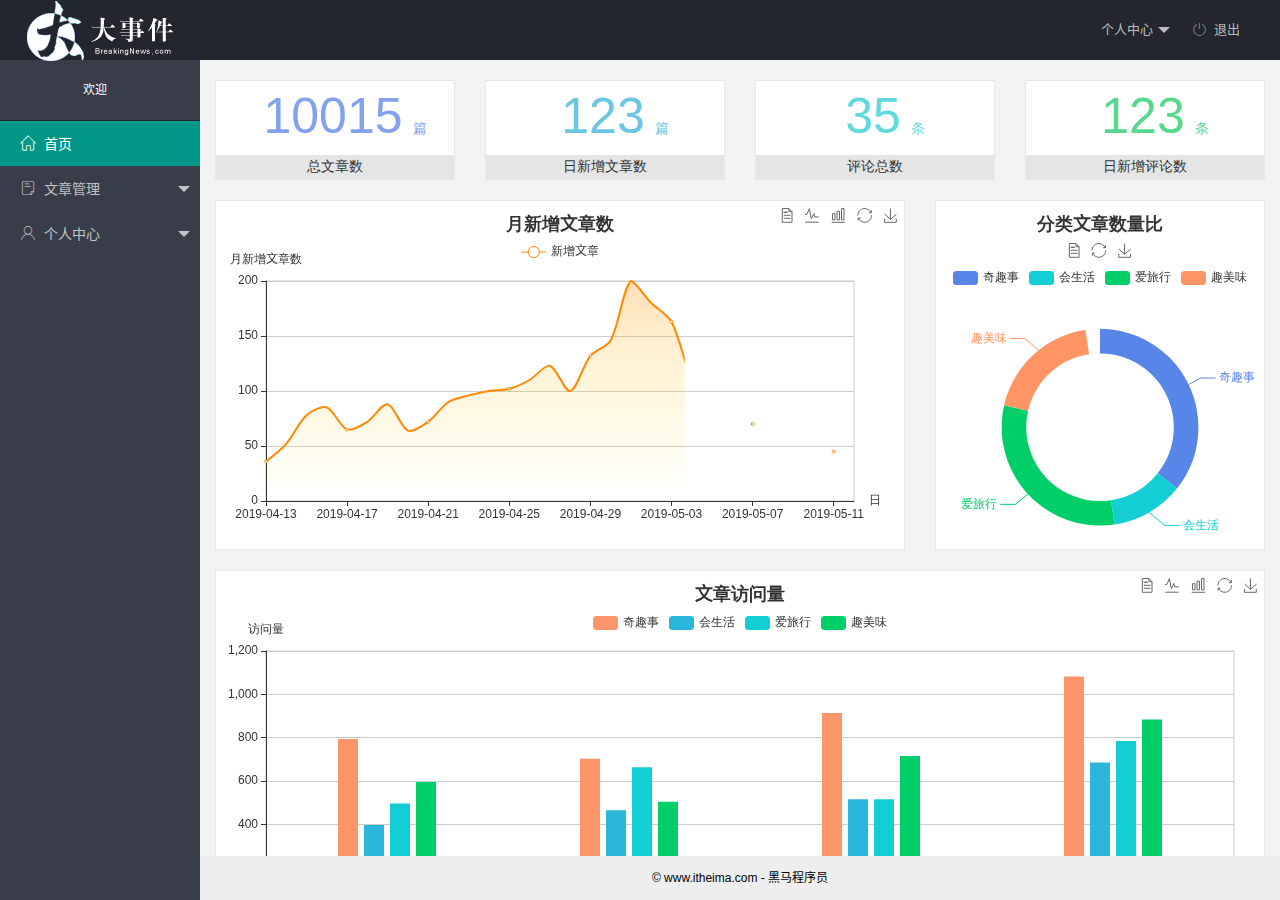
==== commit 54c1a13d: "完成了个人中心相关功能" ====
--- a/index.html
+++ b/index.html
@@ -26,10 +26,10 @@
 							class="layui-nav-img">
 						个人中心
 					</a>
-					<dl class="layui-nav-child">
-						<dd><a href="">基本资料</a></dd>
-						<dd><a href="">更换头像</a></dd>
-						<dd><a href="">重置密码</a></dd>
+					<dl class="layui-nav-child" id="userSelect">
+						<dd><a href="javascript:;">基本资料</a></dd>
+						<dd><a href="javascript:;">更换头像</a></dd>
+						<dd><a href="javascript:;">重置密码</a></dd>
 					</dl>
 				</li>
 				<li class="layui-nav-item">
@@ -60,19 +60,43 @@
 							<span class="iconfont icon-16"></span>文章管理
 						</a>
 						<dl class="layui-nav-child">
-							<dd><a href="javascript:;"><i class="layui-icon layui-icon-app"></i>文章类别</a></dd>
-							<dd><a href="javascript:;"><i class="layui-icon layui-icon-app"></i>文章列表</a></dd>
-							<dd><a href="javascript:;"><i class="layui-icon layui-icon-app"></i>发表文章</a></dd>
+							<dd>
+								<a href="javascript:;">
+									<i class="layui-icon layui-icon-app"></i>文章类别
+								</a>
+							</dd>
+							<dd>
+								<a href="javascript:;">
+									<i class="layui-icon layui-icon-app"></i>文章列表
+								</a>
+							</dd>
+							<dd>
+								<a href="javascript:;">
+									<i class="layui-icon layui-icon-app"></i>发表文章
+								</a>
+							</dd>
 						</dl>
 					</li>
 					<li class="layui-nav-item">
 						<a href="javascript:;">
 							<span class="iconfont icon-user"></span>个人中心
 						</a>
-						<dl class="layui-nav-child">
-							<dd><a href="javascript:;"><i class="layui-icon layui-icon-app"></i>基本资料</a></dd>
-							<dd><a href="javascript:;"><i class="layui-icon layui-icon-app"></i>更换头像</a></dd>
-							<dd><a href="javascript:;"><i class="layui-icon layui-icon-app"></i>重置密码</a></dd>
+						<dl class="layui-nav-child" id="userList">
+							<dd>
+								<a href="/user/user_info.html" target="fm">
+									<i class="layui-icon layui-icon-app"></i>基本资料
+								</a>
+							</dd>
+							<dd>
+								<a href="/user/user_avatar.html" target="fm">
+									<i class="layui-icon layui-icon-app"></i>更换头像
+								</a>
+							</dd>
+							<dd>
+								<a href="/user/user_pwd.html" target="fm">
+									<i class="layui-icon layui-icon-app"></i>重置密码
+								</a>
+							</dd>
 						</dl>
 					</li>
 				</ul>
--- a/assets/css/index.css
+++ b/assets/css/index.css
@@ -52,6 +52,7 @@
 	border: 0;
 	width: 100%;
 	height: 100%;
+	background-color: #f2f3f5;
 }
 /* 底部固定区域 */
 .layui-footer {
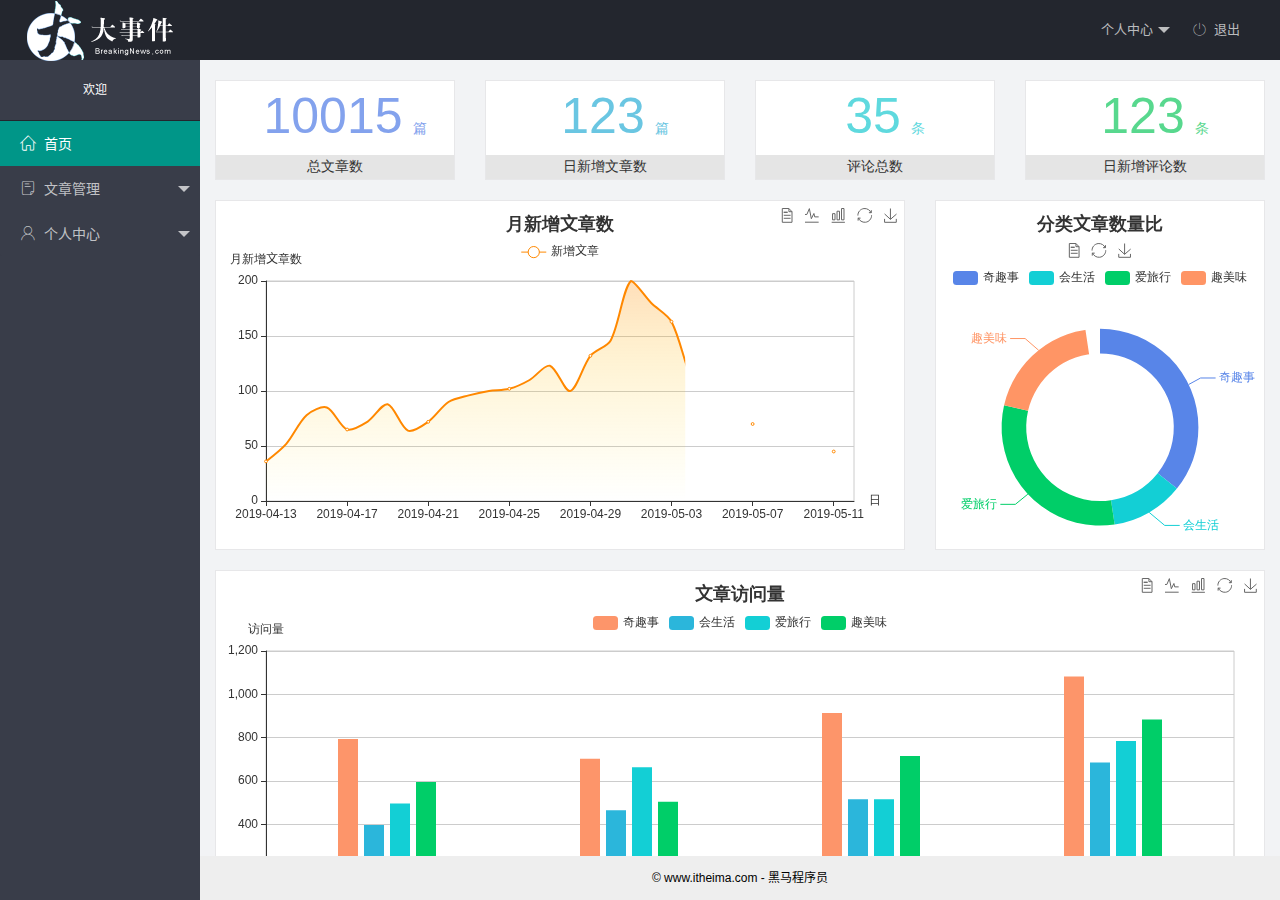
==== commit 8746500b: "完成了文章管理相关功能" ====
--- a/index.html
+++ b/index.html
@@ -59,19 +59,19 @@
 						<a class="" href="javascript:;">
 							<span class="iconfont icon-16"></span>文章管理
 						</a>
-						<dl class="layui-nav-child">
+						<dl class="layui-nav-child" id="articleList">
 							<dd>
-								<a href="javascript:;">
+								<a href="/article/art_cate.html" target="fm">
 									<i class="layui-icon layui-icon-app"></i>文章类别
 								</a>
 							</dd>
 							<dd>
-								<a href="javascript:;">
+								<a href="/article/art_list.html" target="fm">
 									<i class="layui-icon layui-icon-app"></i>文章列表
 								</a>
 							</dd>
 							<dd>
-								<a href="javascript:;">
+								<a href="/article/art_pub.html" target="fm">
 									<i class="layui-icon layui-icon-app"></i>发表文章
 								</a>
 							</dd>
